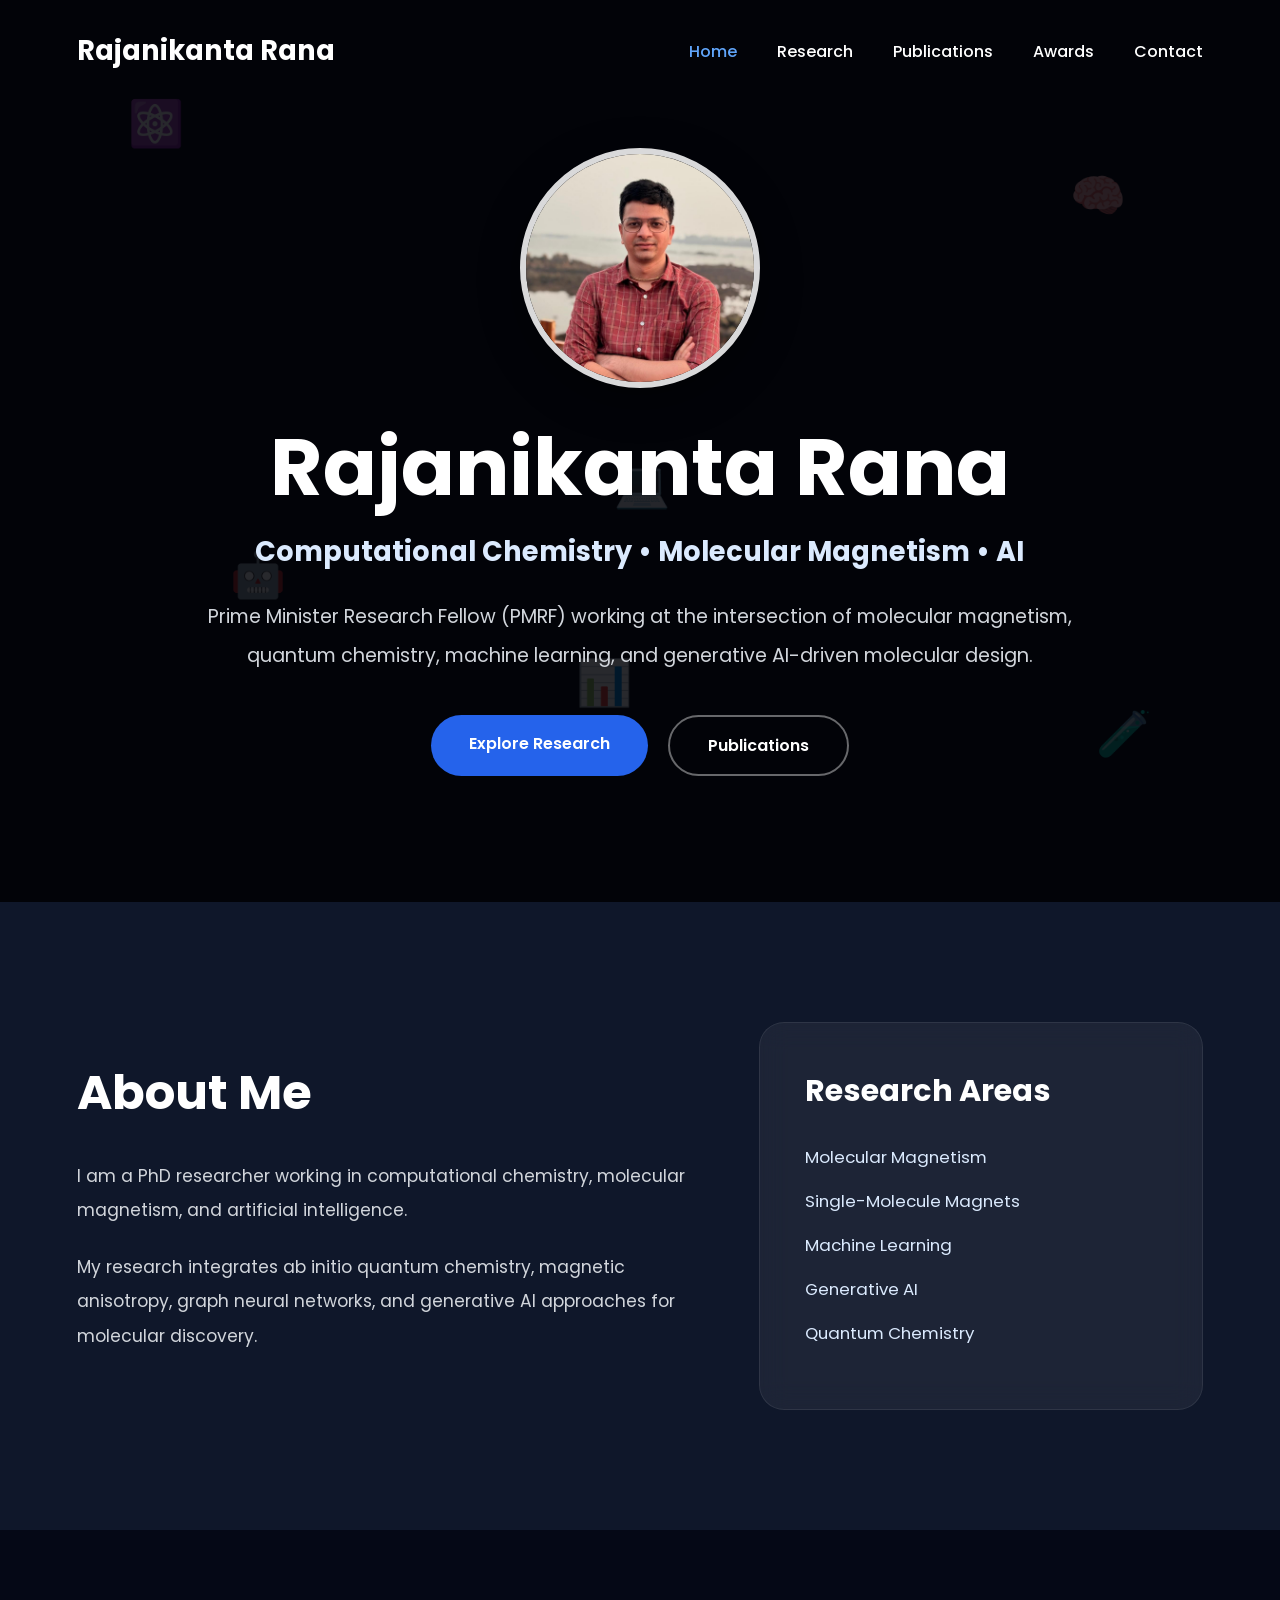
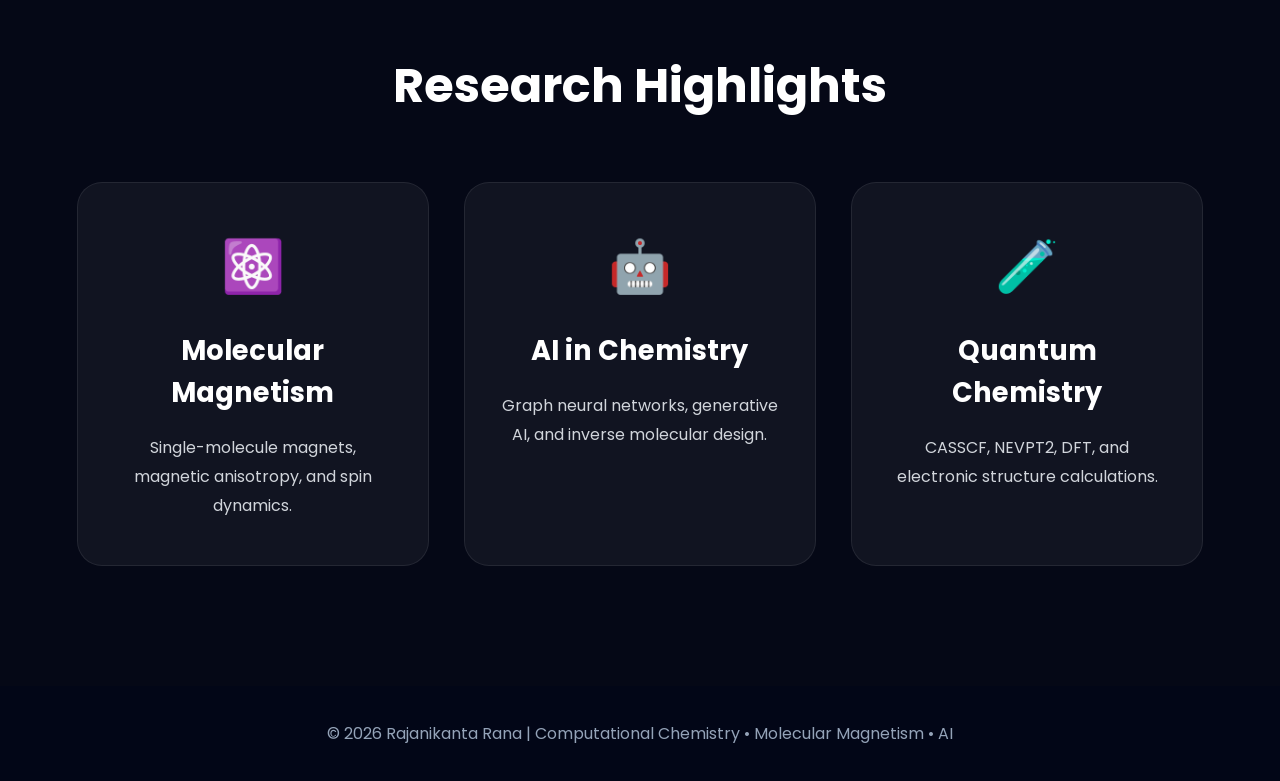
==== index.html @ 8ae01145 "fixed homepage background and profile" ====
<!DOCTYPE html>
<html lang="en">

<head>

    <meta charset="UTF-8">

    <meta name="viewport"
          content="width=device-width, initial-scale=1.0">

    <title>

        Rajanikanta Rana

    </title>

    <!-- FONT -->

    <link rel="preconnect"
          href="https://fonts.googleapis.com">

    <link rel="preconnect"
          href="https://fonts.gstatic.com"
          crossorigin>

    <link href="https://fonts.googleapis.com/css2?family=Poppins:wght@300;400;500;600;700&display=swap"
          rel="stylesheet">

    <!-- CSS -->

    <link rel="stylesheet"
          href="style.css">

</head>

<body>

<!-- ===================================== -->
<!-- HERO SECTION -->
<!-- ===================================== -->

<section class="hero">

    <!-- BACKGROUND IMAGE -->

    <div class="hero-bg"></div>

    <!-- DARK OVERLAY -->

    <div class="hero-overlay"></div>

    <!-- FLOATING ICONS -->

    <div class="floating-icons">

        <span>⚛️</span>
        <span>🧠</span>
        <span>🤖</span>
        <span>🧪</span>
        <span>💻</span>
        <span>📊</span>

    </div>

    <!-- NAVBAR -->

    <nav>

        <div class="logo">

            Rajanikanta Rana

        </div>

        <ul>

            <li>
                <a href="index.html"
                   class="active">
                    Home
                </a>
            </li>

            <li>
                <a href="research.html">
                    Research
                </a>
            </li>

            <li>
                <a href="publications.html">
                    Publications
                </a>
            </li>

            <li>
                <a href="awards.html">
                    Awards
                </a>
            </li>

            <li>
                <a href="contact.html">
                    Contact
                </a>
            </li>

        </ul>

    </nav>

    <!-- HERO CONTENT -->

    <div class="hero-content">

        <img src="profile.jpg"
             alt="Rajanikanta Rana"
             class="hero-profile">

        <h1>

            Rajanikanta Rana

        </h1>

        <h2>

            Computational Chemistry • Molecular Magnetism • AI

        </h2>

        <p>

            Prime Minister Research Fellow (PMRF)
            working at the intersection of
            molecular magnetism,
            quantum chemistry,
            machine learning,
            and generative AI-driven molecular design.

        </p>

        <div class="hero-buttons">

            <a href="research.html"
               class="btn">

                Explore Research

            </a>

            <a href="publications.html"
               class="btn secondary-btn">

                Publications

            </a>

        </div>

    </div>

</section>

    <!-- ===================================== -->
    <!-- ABOUT -->
    <!-- ===================================== -->

    <section class="about-section">

        <div class="container">

            <div class="about-grid">

                <div class="about-text">

                    <h2>

                        About Me

                    </h2>

                    <p>

                        I am a PhD researcher working in
                        computational chemistry,
                        molecular magnetism,
                        and artificial intelligence.

                    </p>

                    <p>

                        My research integrates
                        ab initio quantum chemistry,
                        magnetic anisotropy,
                        graph neural networks,
                        and generative AI approaches
                        for molecular discovery.

                    </p>

                </div>

                <div class="glass-card">

                    <h3>

                        Research Areas

                    </h3>

                    <ul>

                        <li>Molecular Magnetism</li>

                        <li>Single-Molecule Magnets</li>

                        <li>Machine Learning</li>

                        <li>Generative AI</li>

                        <li>Quantum Chemistry</li>

                    </ul>

                </div>

            </div>

        </div>

    </section>

    <!-- ===================================== -->
    <!-- RESEARCH HIGHLIGHTS -->
    <!-- ===================================== -->

    <section class="highlight-section">

        <div class="container">

            <h2>

                Research Highlights

            </h2>

            <div class="highlight-grid">

                <div class="highlight-card">

                    <div class="icon">

                        ⚛️

                    </div>

                    <h3>

                        Molecular Magnetism

                    </h3>

                    <p>

                        Single-molecule magnets,
                        magnetic anisotropy,
                        and spin dynamics.

                    </p>

                </div>

                <div class="highlight-card">

                    <div class="icon">

                        🤖

                    </div>

                    <h3>

                        AI in Chemistry

                    </h3>

                    <p>

                        Graph neural networks,
                        generative AI,
                        and inverse molecular design.

                    </p>

                </div>

                <div class="highlight-card">

                    <div class="icon">

                        🧪

                    </div>

                    <h3>

                        Quantum Chemistry

                    </h3>

                    <p>

                        CASSCF,
                        NEVPT2,
                        DFT,
                        and electronic structure calculations.

                    </p>

                </div>

            </div>

        </div>

    </section>

    <!-- ===================================== -->
    <!-- FOOTER -->
    <!-- ===================================== -->

    <footer>

        © 2026 Rajanikanta Rana |
        Computational Chemistry • Molecular Magnetism • AI

    </footer>

</body>

</html>
---- style.css ----
*{
    margin:0;
    padding:0;
    box-sizing:border-box;
}

body{

    font-family:'Poppins', sans-serif;

    background:#050816;

    color:white;

    overflow-x:hidden;
}

/* ===================================== */
/* CONTAINER */
/* ===================================== */

.container{

    width:88%;

    max-width:1400px;

    margin:auto;
}

/* ===================================== */
/* HERO */
/* ===================================== */

.hero{

    position:relative;

    min-height:100vh;

    overflow:hidden;

    padding-bottom:80px;
}

/* ===================================== */
/* BACKGROUND */
/* ===================================== */

.animated-bg{

    position:absolute;

    width:100%;

    height:100%;

    overflow:hidden;

    z-index:1;
}

.blob{

    position:absolute;

    border-radius:50%;

    filter:blur(120px);

    opacity:0.45;

    animation:move 15s infinite alternate;
}

.blob1{

    width:600px;
    height:600px;

    background:#2563eb;

    top:-200px;
    left:-100px;
}

.blob2{

    width:600px;
    height:600px;

    background:#9333ea;

    bottom:-250px;
    right:-100px;
}

.blob3{

    width:500px;
    height:500px;

    background:#06b6d4;

    top:35%;
    left:40%;
}

@keyframes move{

    from{
        transform:translate(0,0);
    }

    to{
        transform:translate(100px,-60px);
    }
}

/* ===================================== */
/* FLOATING ICONS */
/* ===================================== */

.floating-icons span{

    position:absolute;

    font-size:2.8rem;

    opacity:0.12;

    animation:float 8s infinite ease-in-out;

    z-index:2;
}

.floating-icons span:nth-child(1){
    top:10%;
    left:10%;
}

.floating-icons span:nth-child(2){
    top:20%;
    right:15%;
}

.floating-icons span:nth-child(3){
    top:60%;
    left:15%;
}

.floating-icons span:nth-child(4){
    bottom:15%;
    right:10%;
}

.floating-icons span:nth-child(5){
    top:45%;
    right:35%;
}

.floating-icons span:nth-child(6){
    bottom:25%;
    left:45%;
}

@keyframes float{

    0%{
        transform:translateY(0px);
    }

    50%{
        transform:translateY(-20px);
    }

    100%{
        transform:translateY(0px);
    }
}

/* ===================================== */
/* NAVBAR */
/* ===================================== */

nav{

    position:relative;

    z-index:10;

    width:88%;

    max-width:1400px;

    margin:auto;

    padding:30px 0;

    display:flex;

    justify-content:space-between;

    align-items:center;
}

.logo{

    font-size:1.7rem;

    font-weight:700;
}

nav ul{

    display:flex;

    list-style:none;

    gap:40px;
}

nav a{

    color:white;

    text-decoration:none;

    font-weight:500;

    transition:0.3s;
}

nav a:hover,
nav a.active{

    color:#60a5fa;
}

/* ===================================== */
/* HERO CONTENT */
/* ===================================== */

.hero-content{

    position:relative;

    z-index:10;

    width:88%;

    max-width:1400px;

    margin:auto;

    min-height:80vh;

    display:flex;

    flex-direction:column;

    justify-content:center;

    align-items:center;

    text-align:center;

    padding:40px 20px;
}

.hero-profile{

    width:220px;

    height:220px;

    object-fit:cover;

    border-radius:50%;

    border:5px solid rgba(
        255,
        255,
        255,
        0.25
    );

    margin-bottom:35px;

    box-shadow:0 8px 40px rgba(
        0,
        0,
        0,
        0.4
    );
}

.hero-content h1{

    font-size:5rem;

    margin-bottom:20px;

    line-height:1.1;
}

.hero-content h2{

    font-size:1.7rem;

    color:#dbeafe;

    margin-bottom:25px;
}

.hero-content p{

    max-width:950px;

    font-size:1.2rem;

    line-height:2;

    color:#d1d5db;

    margin-bottom:40px;
}

/* ===================================== */
/* BUTTONS */
/* ===================================== */

.hero-buttons{

    display:flex;

    gap:20px;

    flex-wrap:wrap;

    justify-content:center;
}

.btn{

    background:#2563eb;

    color:white;

    padding:16px 38px;

    border-radius:50px;

    text-decoration:none;

    font-weight:600;

    transition:0.3s;
}

.btn:hover{

    transform:translateY(-4px);

    background:#1d4ed8;
}

.secondary-btn{

    background:transparent;

    border:2px solid rgba(
        255,
        255,
        255,
        0.4
    );
}

.secondary-btn:hover{

    background:white;

    color:#111827;
}

/* ===================================== */
/* ABOUT */
/* ===================================== */

.about-section{

    padding:120px 0;

    background:#0f172a;
}

.about-grid{

    display:grid;

    grid-template-columns:1.4fr 1fr;

    gap:60px;

    align-items:center;
}

.about-text h2,
.highlight-section h2{

    font-size:3rem;

    margin-bottom:30px;
}

.about-text p{

    margin-bottom:22px;

    line-height:2;

    color:#d1d5db;

    font-size:1.08rem;
}

/* ===================================== */
/* GLASS CARD */
/* ===================================== */

.glass-card{

    background:rgba(
        255,
        255,
        255,
        0.06
    );

    border:1px solid rgba(
        255,
        255,
        255,
        0.08
    );

    backdrop-filter:blur(14px);

    padding:45px;

    border-radius:25px;
}

.glass-card h3{

    margin-bottom:30px;

    font-size:1.9rem;
}

.glass-card ul{

    list-style:none;
}

.glass-card li{

    margin-bottom:18px;

    color:#dbeafe;

    font-size:1.05rem;
}

/* ===================================== */
/* HIGHLIGHTS */
/* ===================================== */

.highlight-section{

    padding:120px 0;

    background:#050816;

    text-align:center;
}

.highlight-grid{

    display:grid;

    grid-template-columns:
        repeat(auto-fit,minmax(300px,1fr));

    gap:35px;

    margin-top:60px;
}

.highlight-card{

    background:rgba(
        255,
        255,
        255,
        0.05
    );

    border:1px solid rgba(
        255,
        255,
        255,
        0.08
    );

    padding:45px 35px;

    border-radius:25px;

    transition:0.3s;
}

.highlight-card:hover{

    transform:translateY(-8px);
}

.icon{

    font-size:3.2rem;

    margin-bottom:25px;
}

.highlight-card h3{

    font-size:1.7rem;

    margin-bottom:20px;
}

.highlight-card p{

    color:#d1d5db;

    line-height:1.8;
}

/* ===================================== */
/* FOOTER */
/* ===================================== */

footer{

    background:#020617;

    text-align:center;

    padding:35px;

    color:#94a3b8;
}

/* ===================================== */
/* RESPONSIVE */
/* ===================================== */

@media(max-width:900px){

    nav{

        flex-direction:column;

        gap:20px;
    }

    nav ul{

        flex-wrap:wrap;

        justify-content:center;

        gap:20px;
    }

    .hero-content h1{

        font-size:3rem;
    }

    .hero-content h2{

        font-size:1.2rem;
    }

    .hero-profile{

        width:170px;
        height:170px;
    }

    .about-grid{

        grid-template-columns:1fr;
    }

}
/* ===================================== */
/* HERO BACKGROUND IMAGE */
/* ===================================== */

.hero{

    position:relative;

    min-height:100vh;

    overflow:hidden;
}

.hero-bg{

    position:absolute;

    top:0;

    left:0;

    width:100%;

    height:100%;

    background-image:url('background.gif');

    background-size:cover;

    background-position:center;

    background-repeat:no-repeat;

    z-index:1;

    animation:bgZoom 20s infinite alternate ease-in-out;
}

/* ===================================== */
/* DARK OVERLAY */
/* ===================================== */

.hero-overlay{

    position:absolute;

    top:0;

    left:0;

    width:100%;

    height:100%;

    background:rgba(
        0,
        0,
        0,
        0.65
    );

    z-index:2;
}

/* ===================================== */
/* FLOATING ICONS */
/* ===================================== */

.floating-icons{

    position:absolute;

    width:100%;

    height:100%;

    top:0;

    left:0;

    z-index:3;

    pointer-events:none;
}

.floating-icons span{

    position:absolute;

    font-size:2.8rem;

    opacity:0.15;

    animation:float 8s infinite ease-in-out;
}

.floating-icons span:nth-child(1){

    top:10%;
    left:10%;
}

.floating-icons span:nth-child(2){

    top:18%;
    right:12%;
}

.floating-icons span:nth-child(3){

    bottom:22%;
    left:18%;
}

.floating-icons span:nth-child(4){

    bottom:15%;
    right:10%;
}

.floating-icons span:nth-child(5){

    top:50%;
    left:48%;
}

.floating-icons span:nth-child(6){

    top:72%;
    right:32%;
}

/* ===================================== */
/* HERO CONTENT */
/* ===================================== */

.hero-content{

    position:relative;

    z-index:10;
}

/* ===================================== */
/* PROFILE IMAGE */
/* ===================================== */

.hero-profile{

    width:240px;

    height:240px;

    object-fit:cover;

    border-radius:50%;

    border:6px solid rgba(
        255,
        255,
        255,
        0.85
    );

    margin-bottom:35px;

    box-shadow:0 12px 40px rgba(
        0,
        0,
        0,
        0.45
    );

    animation:profileFloat 4s infinite ease-in-out;
}

/* ===================================== */
/* ANIMATIONS */
/* ===================================== */

@keyframes bgZoom{

    from{

        transform:scale(1);
    }

    to{

        transform:scale(1.08);
    }
}

@keyframes float{

    0%{
        transform:translateY(0px);
    }

    50%{
        transform:translateY(-18px);
    }

    100%{
        transform:translateY(0px);
    }
}

@keyframes profileFloat{

    0%{
        transform:translateY(0px);
    }

    50%{
        transform:translateY(-10px);
    }

    100%{
        transform:translateY(0px);
    }
}
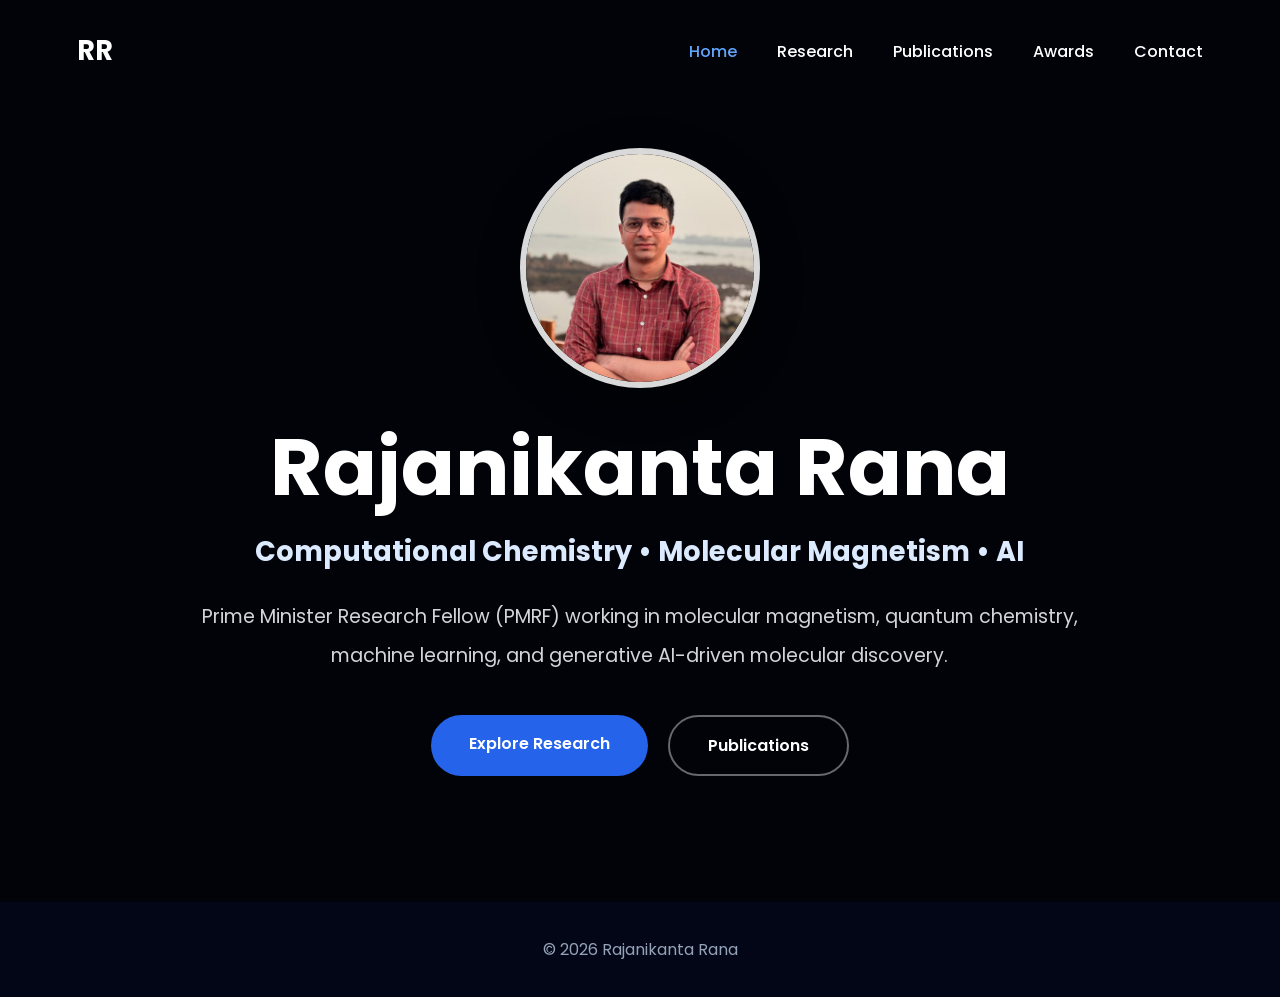
==== commit ca45f5f9: "made all pages uniform" ====
--- a/index.html
+++ b/index.html
@@ -3,64 +3,30 @@
 
 <head>
 
-    <meta charset="UTF-8">
+<meta charset="UTF-8">
 
-    <meta name="viewport"
-          content="width=device-width, initial-scale=1.0">
+<meta name="viewport"
+      content="width=device-width, initial-scale=1.0">
 
-    <title>
+<title>
+    Rajanikanta Rana
+</title>
 
-        Rajanikanta Rana
+<link rel="stylesheet"
+      href="style.css">
 
-    </title>
-
-    <!-- FONT -->
-
-    <link rel="preconnect"
-          href="https://fonts.googleapis.com">
-
-    <link rel="preconnect"
-          href="https://fonts.gstatic.com"
-          crossorigin>
-
-    <link href="https://fonts.googleapis.com/css2?family=Poppins:wght@300;400;500;600;700&display=swap"
-          rel="stylesheet">
-
-    <!-- CSS -->
-
-    <link rel="stylesheet"
-          href="style.css">
+<link href="https://fonts.googleapis.com/css2?family=Poppins:wght@300;400;500;600;700&display=swap"
+      rel="stylesheet">
 
 </head>
 
 <body>
 
-<!-- ===================================== -->
-<!-- HERO SECTION -->
-<!-- ===================================== -->
-
 <section class="hero">
-
-    <!-- BACKGROUND IMAGE -->
 
     <div class="hero-bg"></div>
 
-    <!-- DARK OVERLAY -->
-
     <div class="hero-overlay"></div>
-
-    <!-- FLOATING ICONS -->
-
-    <div class="floating-icons">
-
-        <span>⚛️</span>
-        <span>🧠</span>
-        <span>🤖</span>
-        <span>🧪</span>
-        <span>💻</span>
-        <span>📊</span>
-
-    </div>
 
     <!-- NAVBAR -->
 
@@ -68,7 +34,7 @@
 
         <div class="logo">
 
-            Rajanikanta Rana
+            RR
 
         </div>
 
@@ -114,7 +80,6 @@
     <div class="hero-content">
 
         <img src="profile.jpg"
-             alt="Rajanikanta Rana"
              class="hero-profile">
 
         <h1>
@@ -132,11 +97,10 @@
         <p>
 
             Prime Minister Research Fellow (PMRF)
-            working at the intersection of
-            molecular magnetism,
+            working in molecular magnetism,
             quantum chemistry,
             machine learning,
-            and generative AI-driven molecular design.
+            and generative AI-driven molecular discovery.
 
         </p>
 
@@ -162,181 +126,11 @@
 
 </section>
 
-    <!-- ===================================== -->
-    <!-- ABOUT -->
-    <!-- ===================================== -->
+<footer>
 
-    <section class="about-section">
+    © 2026 Rajanikanta Rana
 
-        <div class="container">
-
-            <div class="about-grid">
-
-                <div class="about-text">
-
-                    <h2>
-
-                        About Me
-
-                    </h2>
-
-                    <p>
-
-                        I am a PhD researcher working in
-                        computational chemistry,
-                        molecular magnetism,
-                        and artificial intelligence.
-
-                    </p>
-
-                    <p>
-
-                        My research integrates
-                        ab initio quantum chemistry,
-                        magnetic anisotropy,
-                        graph neural networks,
-                        and generative AI approaches
-                        for molecular discovery.
-
-                    </p>
-
-                </div>
-
-                <div class="glass-card">
-
-                    <h3>
-
-                        Research Areas
-
-                    </h3>
-
-                    <ul>
-
-                        <li>Molecular Magnetism</li>
-
-                        <li>Single-Molecule Magnets</li>
-
-                        <li>Machine Learning</li>
-
-                        <li>Generative AI</li>
-
-                        <li>Quantum Chemistry</li>
-
-                    </ul>
-
-                </div>
-
-            </div>
-
-        </div>
-
-    </section>
-
-    <!-- ===================================== -->
-    <!-- RESEARCH HIGHLIGHTS -->
-    <!-- ===================================== -->
-
-    <section class="highlight-section">
-
-        <div class="container">
-
-            <h2>
-
-                Research Highlights
-
-            </h2>
-
-            <div class="highlight-grid">
-
-                <div class="highlight-card">
-
-                    <div class="icon">
-
-                        ⚛️
-
-                    </div>
-
-                    <h3>
-
-                        Molecular Magnetism
-
-                    </h3>
-
-                    <p>
-
-                        Single-molecule magnets,
-                        magnetic anisotropy,
-                        and spin dynamics.
-
-                    </p>
-
-                </div>
-
-                <div class="highlight-card">
-
-                    <div class="icon">
-
-                        🤖
-
-                    </div>
-
-                    <h3>
-
-                        AI in Chemistry
-
-                    </h3>
-
-                    <p>
-
-                        Graph neural networks,
-                        generative AI,
-                        and inverse molecular design.
-
-                    </p>
-
-                </div>
-
-                <div class="highlight-card">
-
-                    <div class="icon">
-
-                        🧪
-
-                    </div>
-
-                    <h3>
-
-                        Quantum Chemistry
-
-                    </h3>
-
-                    <p>
-
-                        CASSCF,
-                        NEVPT2,
-                        DFT,
-                        and electronic structure calculations.
-
-                    </p>
-
-                </div>
-
-            </div>
-
-        </div>
-
-    </section>
-
-    <!-- ===================================== -->
-    <!-- FOOTER -->
-    <!-- ===================================== -->
-
-    <footer>
-
-        © 2026 Rajanikanta Rana |
-        Computational Chemistry • Molecular Magnetism • AI
-
-    </footer>
+</footer>
 
 </body>
 
--- a/style.css
+++ b/style.css
@@ -827,4 +827,95 @@
     100%{
         transform:translateY(0px);
     }
+}
+/* ===================================== */
+/* PAGE BACKGROUND */
+/* ===================================== */
+
+.page-bg{
+
+    position:fixed;
+
+    width:100%;
+
+    height:100%;
+
+    top:0;
+
+    left:0;
+
+    background-image:url('background.gif');
+
+    background-size:cover;
+
+    background-position:center;
+
+    opacity:0.18;
+
+    z-index:-2;
+}
+
+/* ===================================== */
+/* PAGE HEADER */
+/* ===================================== */
+
+.page-header{
+
+    padding:120px 20px 60px;
+
+    text-align:center;
+}
+
+.page-header h1{
+
+    font-size:4rem;
+
+    color:white;
+}
+
+/* ===================================== */
+/* PAGE CARD */
+/* ===================================== */
+
+.page-card{
+
+    background:rgba(
+        255,
+        255,
+        255,
+        0.06
+    );
+
+    border:1px solid rgba(
+        255,
+        255,
+        255,
+        0.08
+    );
+
+    backdrop-filter:blur(12px);
+
+    border-radius:25px;
+
+    padding:45px;
+
+    margin-bottom:35px;
+}
+
+.page-card h2{
+
+    margin-bottom:20px;
+
+    font-size:2rem;
+
+    color:#60a5fa;
+}
+
+.page-card p{
+
+    line-height:2;
+
+    color:#d1d5db;
+
+    font-size:1.08rem;
 }
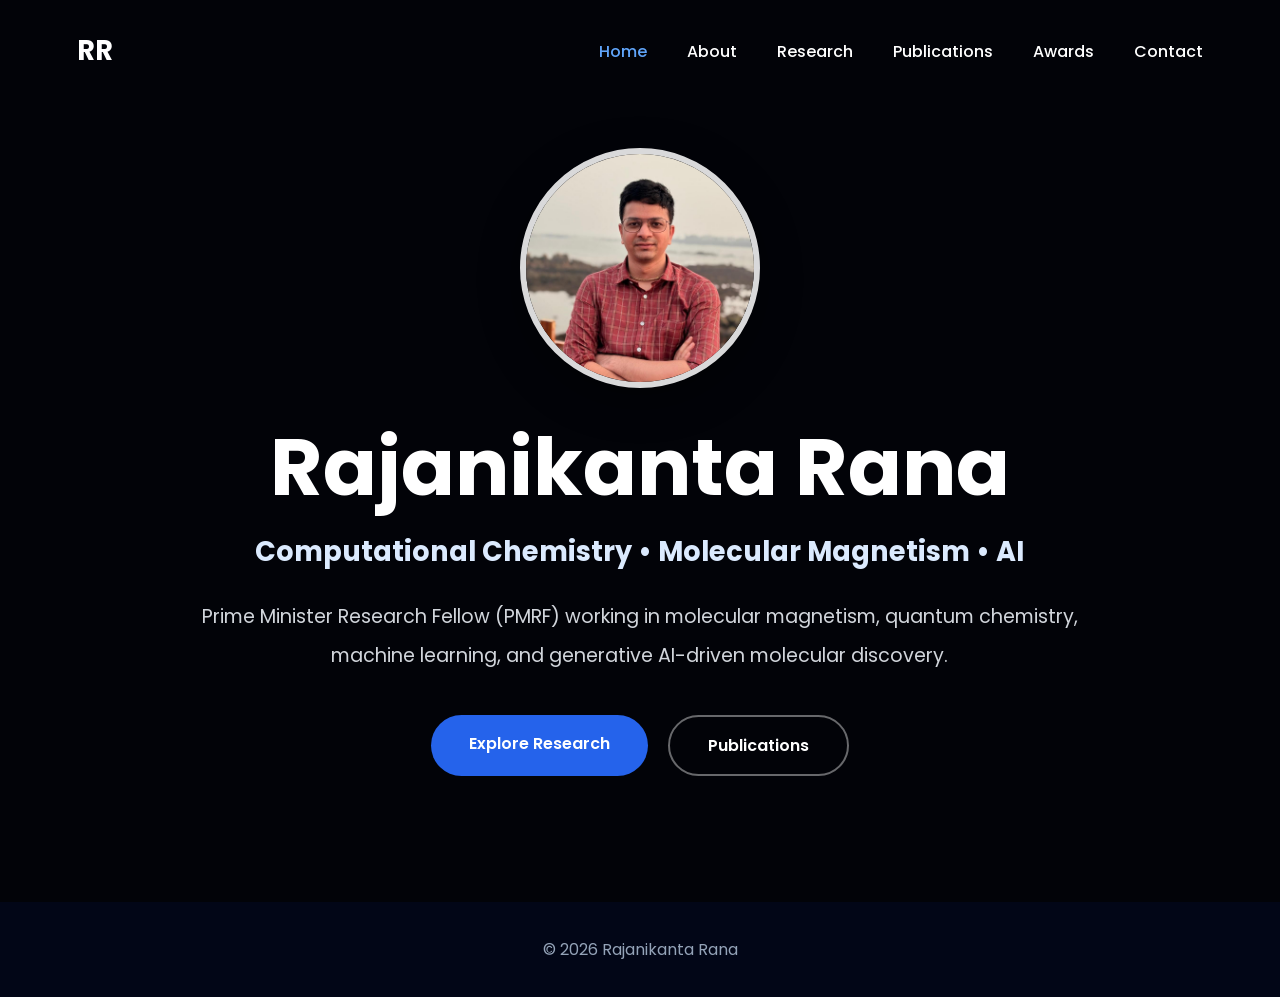
==== commit 4478bec8: "added professional about section" ====
--- a/index.html
+++ b/index.html
@@ -45,6 +45,12 @@
                    class="active">
                     Home
                 </a>
+            </li>
+            
+            <li>
+                <a href="about.html">
+                  About
+               </a>
             </li>
 
             <li>
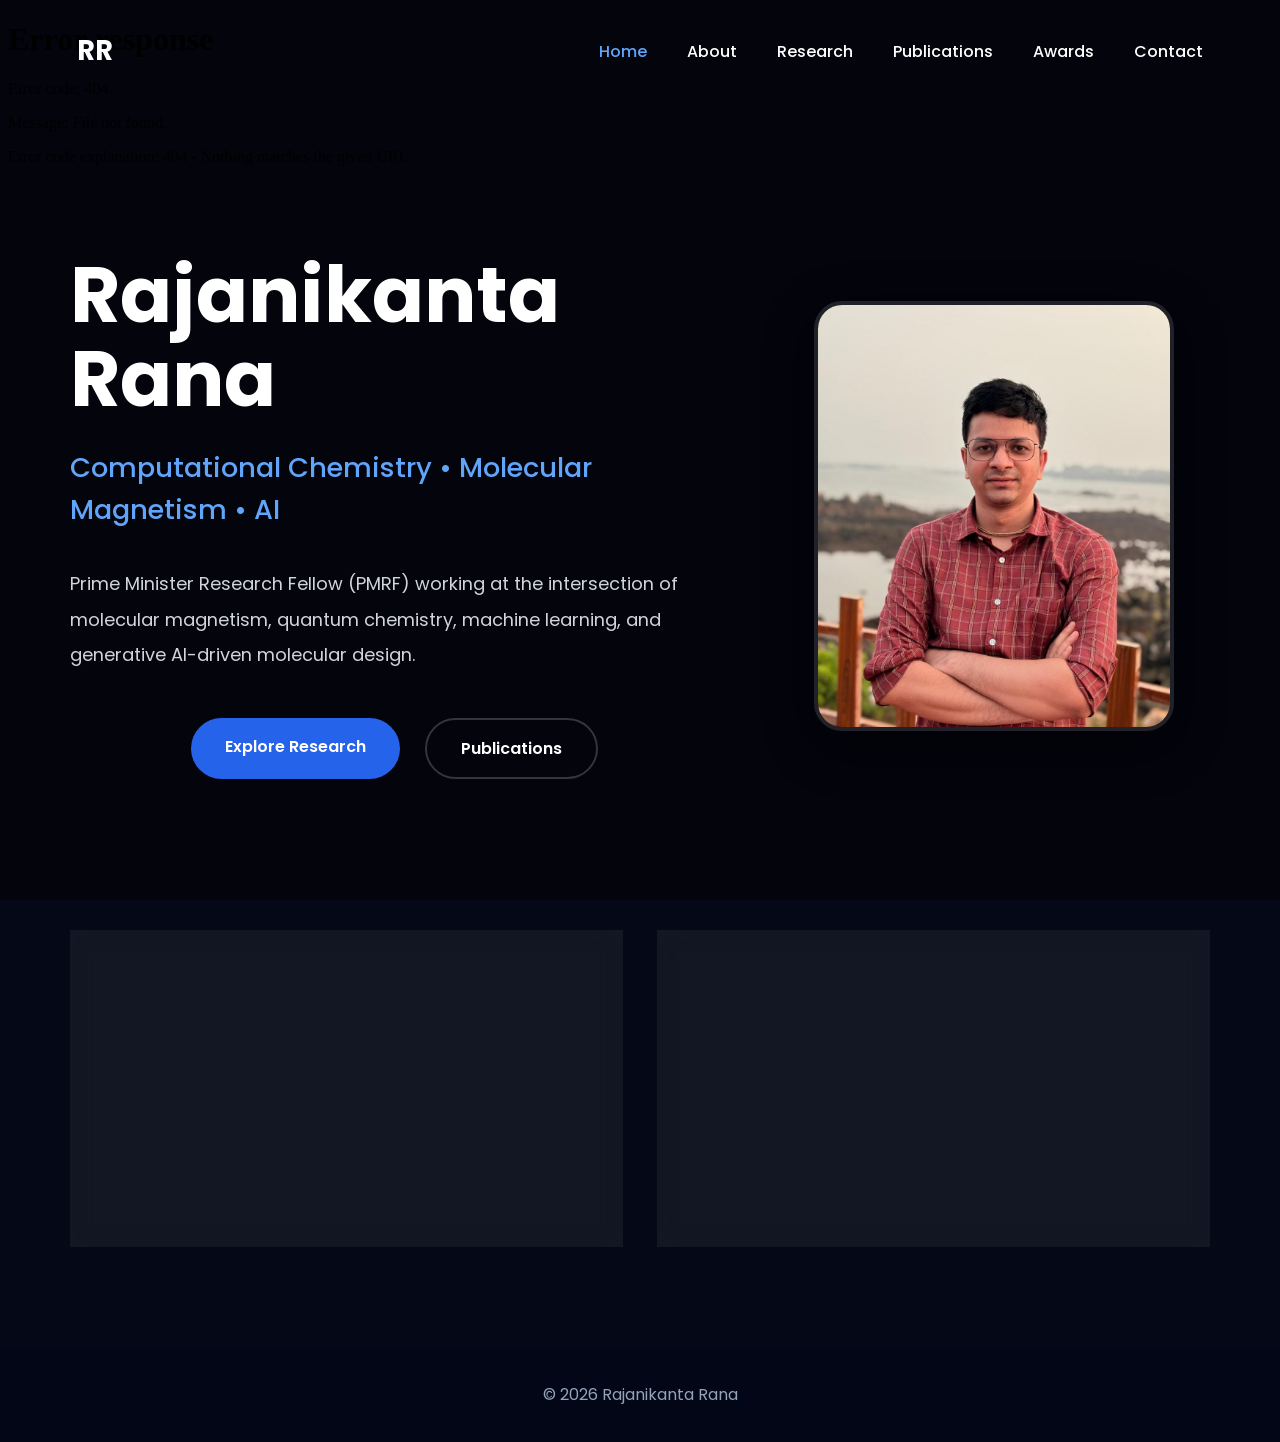
==== commit 6671e0a0: "added animated scientific background" ====
--- a/index.html
+++ b/index.html
@@ -9,7 +9,7 @@
       content="width=device-width, initial-scale=1.0">
 
 <title>
-    Rajanikanta Rana
+Rajanikanta Rana
 </title>
 
 <link rel="stylesheet"
@@ -22,71 +22,84 @@
 
 <body>
 
+<!-- ===================================== -->
+<!-- ANIMATION BACKGROUND -->
+<!-- ===================================== -->
+
+<iframe src="background.html"
+        class="bg-frame">
+</iframe>
+
+<!-- ===================================== -->
+<!-- OVERLAY -->
+<!-- ===================================== -->
+
+<div class="dark-overlay"></div>
+
+<!-- ===================================== -->
+<!-- NAVBAR -->
+<!-- ===================================== -->
+
+<nav>
+
+    <div class="logo">
+
+        RR
+
+    </div>
+
+    <ul>
+
+        <li>
+            <a href="index.html"
+               class="active">
+               Home
+            </a>
+        </li>
+
+        <li>
+            <a href="about.html">
+                About
+            </a>
+        </li>
+
+        <li>
+            <a href="research.html">
+                Research
+            </a>
+        </li>
+
+        <li>
+            <a href="publications.html">
+                Publications
+            </a>
+        </li>
+
+        <li>
+            <a href="awards.html">
+                Awards
+            </a>
+        </li>
+
+        <li>
+            <a href="contact.html">
+                Contact
+            </a>
+        </li>
+
+    </ul>
+
+</nav>
+
+<!-- ===================================== -->
+<!-- HERO SECTION -->
+<!-- ===================================== -->
+
 <section class="hero">
 
-    <div class="hero-bg"></div>
-
-    <div class="hero-overlay"></div>
-
-    <!-- NAVBAR -->
-
-    <nav>
-
-        <div class="logo">
-
-            RR
-
-        </div>
-
-        <ul>
-
-            <li>
-                <a href="index.html"
-                   class="active">
-                    Home
-                </a>
-            </li>
-            
-            <li>
-                <a href="about.html">
-                  About
-               </a>
-            </li>
-
-            <li>
-                <a href="research.html">
-                    Research
-                </a>
-            </li>
-
-            <li>
-                <a href="publications.html">
-                    Publications
-                </a>
-            </li>
-
-            <li>
-                <a href="awards.html">
-                    Awards
-                </a>
-            </li>
-
-            <li>
-                <a href="contact.html">
-                    Contact
-                </a>
-            </li>
-
-        </ul>
-
-    </nav>
-
-    <!-- HERO CONTENT -->
-
-    <div class="hero-content">
-
-        <img src="profile.jpg"
-             class="hero-profile">
+    <!-- LEFT -->
+
+    <div class="hero-left">
 
         <h1>
 
@@ -103,26 +116,27 @@
         <p>
 
             Prime Minister Research Fellow (PMRF)
-            working in molecular magnetism,
+            working at the intersection of
+            molecular magnetism,
             quantum chemistry,
             machine learning,
-            and generative AI-driven molecular discovery.
+            and generative AI-driven molecular design.
 
         </p>
 
         <div class="hero-buttons">
 
             <a href="research.html"
-               class="btn">
-
-                Explore Research
+               class="btn-primary">
+
+               Explore Research
 
             </a>
 
             <a href="publications.html"
-               class="btn secondary-btn">
-
-                Publications
+               class="btn-secondary">
+
+               Publications
 
             </a>
 
@@ -130,8 +144,73 @@
 
     </div>
 
+    <!-- RIGHT -->
+
+    <div class="hero-right">
+
+        <img src="profile.jpg"
+             alt="Rajanikanta Rana"
+             class="hero-image">
+
+    </div>
+
 </section>
 
+<!-- ===================================== -->
+<!-- QUICK SECTION -->
+<!-- ===================================== -->
+
+<section class="quick-section">
+
+    <div class="quick-card">
+
+        <h3>
+
+            Research Areas
+
+        </h3>
+
+        <ul>
+
+            <li>Molecular Magnetism</li>
+
+            <li>Single-Molecule Magnets</li>
+
+            <li>Quantum Chemistry</li>
+
+            <li>Machine Learning</li>
+
+            <li>Generative AI</li>
+
+        </ul>
+
+    </div>
+
+    <div class="quick-card">
+
+        <h3>
+
+            Current Focus
+
+        </h3>
+
+        <p>
+
+            AI-driven inverse molecular design,
+            graph neural networks,
+            magnetic anisotropy prediction,
+            and ab initio electronic structure calculations.
+
+        </p>
+
+    </div>
+
+</section>
+
+<!-- ===================================== -->
+<!-- FOOTER -->
+<!-- ===================================== -->
+
 <footer>
 
     © 2026 Rajanikanta Rana
--- a/style.css
+++ b/style.css
@@ -918,4 +918,835 @@
     color:#d1d5db;
 
     font-size:1.08rem;
+}
+/* ===================================== */
+/* ABOUT GRID */
+/* ===================================== */
+
+.about-grid{
+
+    display:grid;
+
+    grid-template-columns:1.8fr 320px;
+
+    gap:60px;
+
+    align-items:center;
+}
+
+/* ===================================== */
+/* ABOUT TEXT */
+/* ===================================== */
+
+.about-text p{
+
+    font-size:1.02rem;
+
+    line-height:2;
+
+    color:#d1d5db;
+
+    margin-bottom:20px;
+}
+
+/* ===================================== */
+/* ABOUT IMAGE */
+/* ===================================== */
+
+.about-image-wrapper{
+
+    display:flex;
+
+    justify-content:center;
+
+    align-items:center;
+}
+
+.about-image{
+
+    width:300px;
+
+    height:380px;
+
+    object-fit:cover;
+
+    object-position:center;
+
+    border-radius:22px;
+
+    border:4px solid rgba(
+        255,
+        255,
+        255,
+        0.12
+    );
+
+    box-shadow:0 10px 35px rgba(
+        0,
+        0,
+        0,
+        0.35
+    );
+
+    transition:0.3s;
+}
+
+.about-image:hover{
+
+    transform:translateY(-6px);
+}
+
+/* ===================================== */
+/* EDUCATION */
+/* ===================================== */
+
+.edu-block,
+.skill-block{
+
+    margin-bottom:35px;
+}
+
+.edu-block h3,
+.skill-block h3{
+
+    font-size:1.25rem;
+
+    margin-bottom:12px;
+
+    color:#60a5fa;
+}
+
+/* ===================================== */
+/* ABOUT LIST */
+/* ===================================== */
+
+.about-list{
+
+    padding-left:25px;
+
+    margin-top:15px;
+}
+
+.about-list li{
+
+    margin-bottom:14px;
+
+    font-size:1.02rem;
+
+    line-height:1.8;
+
+    color:#d1d5db;
+}
+
+/* ===================================== */
+/* RESPONSIVE */
+/* ===================================== */
+
+@media(max-width:950px){
+
+    .about-grid{
+
+        grid-template-columns:1fr;
+
+        gap:35px;
+    }
+
+    .about-image{
+
+        width:240px;
+
+        height:300px;
+    }
+
+}
+/* ===================================== */
+/* PUBLICATIONS */
+/* ===================================== */
+
+.pub-year{
+
+    text-align:center;
+
+    font-size:3rem;
+
+    color:#60a5fa;
+
+    margin:70px 0 40px;
+}
+
+/* ===================================== */
+/* PUBLICATION CARD */
+/* ===================================== */
+
+.publication-card{
+
+    background:rgba(
+        255,
+        255,
+        255,
+        0.06
+    );
+
+    border:1px solid rgba(
+        255,
+        255,
+        255,
+        0.08
+    );
+
+    backdrop-filter:blur(12px);
+
+    border-radius:28px;
+
+    padding:35px 40px;
+
+    margin-bottom:40px;
+
+    transition:0.3s;
+}
+
+.publication-card:hover{
+
+    transform:translateY(-5px);
+}
+
+/* ===================================== */
+/* GRID */
+/* ===================================== */
+
+.publication-grid{
+
+    display:grid;
+
+    grid-template-columns:1.8fr 260px;
+
+    gap:40px;
+
+    align-items:center;
+}
+
+/* ===================================== */
+/* TITLE */
+/* ===================================== */
+
+.publication-title{
+
+    font-size:1.65rem;
+
+    font-weight:600;
+
+    line-height:1.6;
+
+    color:#93c5fd;
+
+    margin-bottom:18px;
+}
+
+/* ===================================== */
+/* AUTHORS */
+/* ===================================== */
+
+.publication-authors{
+
+    font-size:1.12rem;
+
+    line-height:1.9;
+
+    color:#f9fafb;
+
+    margin-bottom:15px;
+}
+
+/* ===================================== */
+/* JOURNAL */
+/* ===================================== */
+
+.publication-journal{
+
+    font-size:1.1rem;
+
+    color:#facc15;
+
+    font-style:italic;
+
+    margin-bottom:28px;
+}
+
+/* ===================================== */
+/* PAPER LINK */
+/* ===================================== */
+
+.paper-link{
+
+    display:inline-block;
+
+    padding:13px 28px;
+
+    border-radius:40px;
+
+    background:#2563eb;
+
+    color:white;
+
+    text-decoration:none;
+
+    font-weight:500;
+
+    transition:0.3s;
+}
+
+.paper-link:hover{
+
+    background:#1d4ed8;
+
+    transform:translateY(-3px);
+}
+
+/* ===================================== */
+/* IMAGE */
+/* ===================================== */
+
+.publication-right{
+
+    display:flex;
+
+    justify-content:center;
+
+    align-items:center;
+}
+
+.publication-image{
+
+    width:240px;
+
+    height:300px;
+
+    object-fit:contain;
+
+    background:white;
+
+    border-radius:18px;
+
+    padding:10px;
+
+    box-shadow:0 10px 30px rgba(
+        0,
+        0,
+        0,
+        0.35
+    );
+
+    transition:0.3s;
+}
+
+.publication-image:hover{
+
+    transform:scale(1.03);
+}
+
+/* ===================================== */
+/* RESPONSIVE */
+/* ===================================== */
+
+@media(max-width:950px){
+
+    .publication-grid{
+
+        grid-template-columns:1fr;
+
+        text-align:center;
+    }
+
+    .publication-title{
+
+        font-size:1.3rem;
+    }
+
+    .publication-authors{
+
+        font-size:1rem;
+    }
+
+    .publication-journal{
+
+        font-size:1rem;
+    }
+
+    .publication-image{
+
+        width:200px;
+
+        height:250px;
+    }
+
+}
+/* ===================================== */
+/* CONTACT CARD */
+/* ===================================== */
+
+.contact-card{
+
+    background:rgba(
+        255,
+        255,
+        255,
+        0.06
+    );
+
+    border:1px solid rgba(
+        255,
+        255,
+        255,
+        0.08
+    );
+
+    backdrop-filter:blur(12px);
+
+    border-radius:28px;
+
+    padding:50px;
+
+    margin-bottom:60px;
+}
+
+/* ===================================== */
+/* CONTACT TITLE */
+/* ===================================== */
+
+.contact-card h2{
+
+    font-size:2.2rem;
+
+    color:#60a5fa;
+
+    margin-bottom:25px;
+}
+
+/* ===================================== */
+/* CONTACT TEXT */
+/* ===================================== */
+
+.contact-text{
+
+    font-size:1.05rem;
+
+    line-height:2;
+
+    color:#d1d5db;
+
+    margin-bottom:45px;
+}
+
+/* ===================================== */
+/* CONTACT ITEM */
+/* ===================================== */
+
+.contact-item{
+
+    display:flex;
+
+    align-items:flex-start;
+
+    gap:25px;
+
+    margin-bottom:35px;
+}
+
+/* ===================================== */
+/* ICONS */
+/* ===================================== */
+
+.contact-item i{
+
+    font-size:2rem;
+
+    color:#60a5fa;
+
+    margin-top:5px;
+
+    min-width:40px;
+}
+
+/* ===================================== */
+/* CONTACT HEADINGS */
+/* ===================================== */
+
+.contact-item h3{
+
+    font-size:1.25rem;
+
+    margin-bottom:8px;
+
+    color:white;
+}
+
+/* ===================================== */
+/* LINKS */
+/* ===================================== */
+
+.contact-item a{
+
+    color:#d1d5db;
+
+    text-decoration:none;
+
+    font-size:1.02rem;
+
+    line-height:1.8;
+
+    transition:0.3s;
+}
+
+.contact-item a:hover{
+
+    color:#60a5fa;
+}
+
+/* ===================================== */
+/* RESPONSIVE */
+/* ===================================== */
+
+@media(max-width:768px){
+
+    .contact-card{
+
+        padding:35px 25px;
+    }
+
+    .contact-item{
+
+        gap:18px;
+    }
+
+    .contact-item i{
+
+        font-size:1.5rem;
+    }
+
+}
+/* ===================================== */
+/* BACKGROUND FRAME */
+/* ===================================== */
+
+.bg-frame{
+
+    position:fixed;
+
+    top:0;
+
+    left:0;
+
+    width:100%;
+
+    height:100%;
+
+    border:none;
+
+    z-index:-3;
+}
+
+/* ===================================== */
+/* DARK OVERLAY */
+/* ===================================== */
+
+.dark-overlay{
+
+    position:fixed;
+
+    top:0;
+
+    left:0;
+
+    width:100%;
+
+    height:100%;
+
+    background:rgba(
+        0,
+        0,
+        0,
+        0.45
+    );
+
+    z-index:-2;
+}
+
+/* ===================================== */
+/* HERO */
+/* ===================================== */
+
+.hero{
+
+    min-height:92vh;
+
+    display:grid;
+
+    grid-template-columns:1.5fr 1fr;
+
+    align-items:center;
+
+    gap:60px;
+
+    max-width:1400px;
+
+    margin:auto;
+
+    padding:120px 70px;
+}
+
+/* ===================================== */
+/* HERO TEXT */
+/* ===================================== */
+
+.hero-left h1{
+
+    font-size:4.8rem;
+
+    color:white;
+
+    line-height:1.1;
+
+    margin-bottom:25px;
+}
+
+.hero-left h2{
+
+    font-size:1.7rem;
+
+    color:#60a5fa;
+
+    margin-bottom:35px;
+
+    font-weight:500;
+}
+
+.hero-left p{
+
+    font-size:1.12rem;
+
+    line-height:2;
+
+    color:#d1d5db;
+
+    max-width:780px;
+
+    margin-bottom:45px;
+}
+
+/* ===================================== */
+/* BUTTONS */
+/* ===================================== */
+
+.hero-buttons{
+
+    display:flex;
+
+    gap:25px;
+
+    flex-wrap:wrap;
+}
+
+.btn-primary,
+.btn-secondary{
+
+    padding:16px 34px;
+
+    border-radius:50px;
+
+    text-decoration:none;
+
+    font-weight:600;
+
+    transition:0.3s;
+}
+
+.btn-primary{
+
+    background:#2563eb;
+
+    color:white;
+}
+
+.btn-primary:hover{
+
+    background:#1d4ed8;
+
+    transform:translateY(-4px);
+}
+
+.btn-secondary{
+
+    border:2px solid rgba(
+        255,
+        255,
+        255,
+        0.2
+    );
+
+    color:white;
+}
+
+.btn-secondary:hover{
+
+    background:rgba(
+        255,
+        255,
+        255,
+        0.08
+    );
+
+    transform:translateY(-4px);
+}
+
+/* ===================================== */
+/* HERO IMAGE */
+/* ===================================== */
+
+.hero-right{
+
+    display:flex;
+
+    justify-content:center;
+}
+
+.hero-image{
+
+    width:360px;
+
+    height:430px;
+
+    object-fit:cover;
+
+    border-radius:28px;
+
+    border:4px solid rgba(
+        255,
+        255,
+        255,
+        0.12
+    );
+
+    box-shadow:0 15px 50px rgba(
+        0,
+        0,
+        0,
+        0.45
+    );
+}
+
+/* ===================================== */
+/* QUICK SECTION */
+/* ===================================== */
+
+.quick-section{
+
+    max-width:1400px;
+
+    margin:auto;
+
+    padding:0 70px 100px;
+
+    display:grid;
+
+    grid-template-columns:1fr 1fr;
+
+    gap:35px;
+}
+
+.quick-card{
+
+    background:rgba(
+        255,
+        255,
+        255,
+        0.06
+    );
+
+    border:1px solid rgba(
+        255,
+        255,
+        255,
+        0.08
+    );
+
+    backdrop-filter:blur(12px);
+
+    border-radius:28px;
+
+    padding:40px;
+}
+
+.quick-card h3{
+
+    font-size:1.7rem;
+
+    color:#60a5fa;
+
+    margin-bottom:25px;
+}
+
+.quick-card p,
+.quick-card li{
+
+    font-size:1.05rem;
+
+    line-height:2;
+
+    color:#d1d5db;
+}
+
+.quick-card ul{
+
+    padding-left:20px;
+}
+
+/* ===================================== */
+/* RESPONSIVE */
+/* ===================================== */
+
+@media(max-width:1000px){
+
+    .hero{
+
+        grid-template-columns:1fr;
+
+        text-align:center;
+
+        padding:120px 30px 80px;
+    }
+
+    .hero-right{
+
+        order:-1;
+    }
+
+    .hero-left h1{
+
+        font-size:3.5rem;
+    }
+
+    .hero-left h2{
+
+        font-size:1.3rem;
+    }
+
+    .hero-image{
+
+        width:260px;
+
+        height:320px;
+    }
+
+    .hero-buttons{
+
+        justify-content:center;
+    }
+
+    .quick-section{
+
+        grid-template-columns:1fr;
+
+        padding:0 30px 80px;
+    }
+
 }
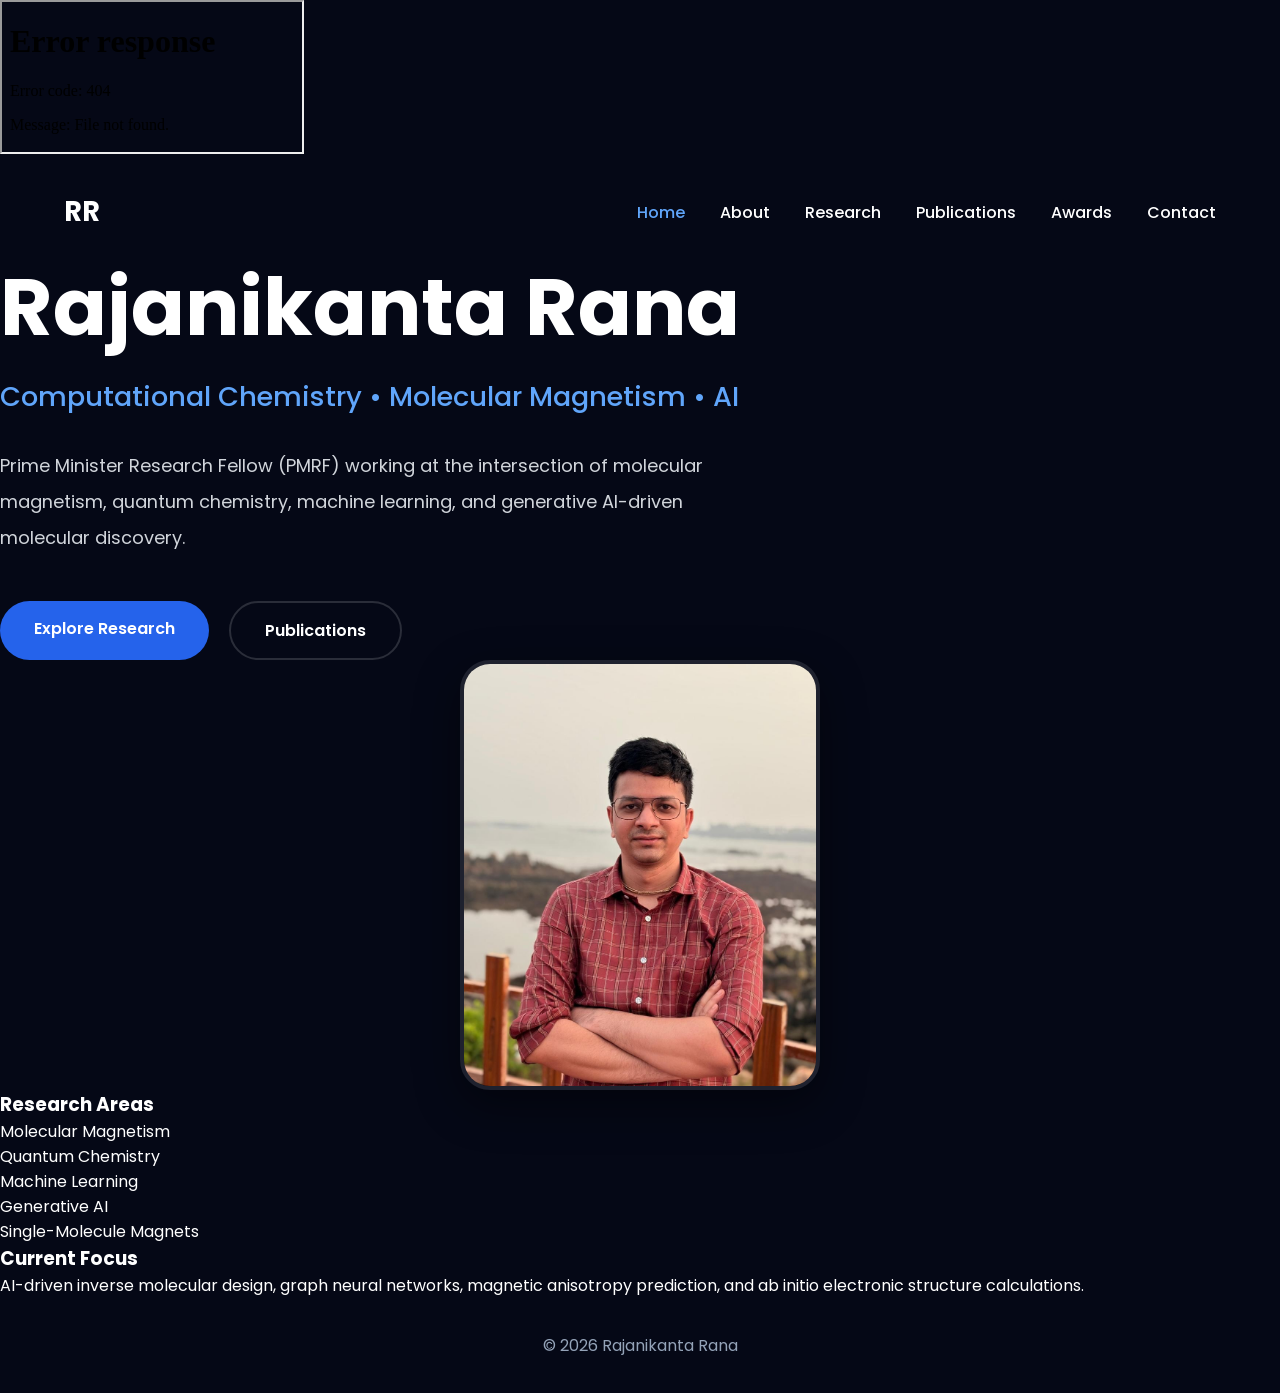
==== commit d4268012: "cleaned complete css" ====
--- a/index.html
+++ b/index.html
@@ -23,18 +23,24 @@
 <body>
 
 <!-- ===================================== -->
-<!-- ANIMATION BACKGROUND -->
-<!-- ===================================== -->
-
-<iframe src="background.html"
-        class="bg-frame">
-</iframe>
-
-<!-- ===================================== -->
-<!-- OVERLAY -->
-<!-- ===================================== -->
-
-<div class="dark-overlay"></div>
+<!-- BACKGROUND -->
+<!-- ===================================== -->
+
+<div class="background-wrapper">
+
+    <iframe src="background.html"
+            class="background-frame">
+    </iframe>
+
+    <div class="background-overlay"></div>
+
+</div>
+
+<!-- ===================================== -->
+<!-- MAIN CONTENT -->
+<!-- ===================================== -->
+
+<div class="main-content">
 
 <!-- ===================================== -->
 <!-- NAVBAR -->
@@ -92,10 +98,10 @@
 </nav>
 
 <!-- ===================================== -->
-<!-- HERO SECTION -->
-<!-- ===================================== -->
-
-<section class="hero">
+<!-- HERO -->
+<!-- ===================================== -->
+
+<section class="hero-section">
 
     <!-- LEFT -->
 
@@ -120,21 +126,21 @@
             molecular magnetism,
             quantum chemistry,
             machine learning,
-            and generative AI-driven molecular design.
+            and generative AI-driven molecular discovery.
 
         </p>
 
         <div class="hero-buttons">
 
             <a href="research.html"
-               class="btn-primary">
+               class="primary-btn">
 
                Explore Research
 
             </a>
 
             <a href="publications.html"
-               class="btn-secondary">
+               class="secondary-btn">
 
                Publications
 
@@ -157,12 +163,12 @@
 </section>
 
 <!-- ===================================== -->
-<!-- QUICK SECTION -->
-<!-- ===================================== -->
-
-<section class="quick-section">
-
-    <div class="quick-card">
+<!-- QUICK INFO -->
+<!-- ===================================== -->
+
+<section class="quick-info">
+
+    <div class="info-card">
 
         <h3>
 
@@ -174,19 +180,19 @@
 
             <li>Molecular Magnetism</li>
 
+            <li>Quantum Chemistry</li>
+
+            <li>Machine Learning</li>
+
+            <li>Generative AI</li>
+
             <li>Single-Molecule Magnets</li>
 
-            <li>Quantum Chemistry</li>
-
-            <li>Machine Learning</li>
-
-            <li>Generative AI</li>
-
         </ul>
 
     </div>
 
-    <div class="quick-card">
+    <div class="info-card">
 
         <h3>
 
@@ -217,6 +223,8 @@
 
 </footer>
 
+</div>
+
 </body>
 
 </html>
--- a/style.css
+++ b/style.css
@@ -6,7 +6,7 @@
 
 body{
 
-    font-family:'Poppins', sans-serif;
+    font-family:'Poppins',sans-serif;
 
     background:#050816;
 
@@ -16,12 +16,37 @@
 }
 
 /* ===================================== */
+/* BACKGROUND */
+/* ===================================== */
+
+.page-bg{
+
+    position:fixed;
+
+    top:0;
+    left:0;
+
+    width:100%;
+    height:100%;
+
+    background-image:url('background.gif');
+
+    background-size:cover;
+
+    background-position:center;
+
+    opacity:0.14;
+
+    z-index:-5;
+}
+
+/* ===================================== */
 /* CONTAINER */
 /* ===================================== */
 
 .container{
 
-    width:88%;
+    width:90%;
 
     max-width:1400px;
 
@@ -29,167 +54,12 @@
 }
 
 /* ===================================== */
-/* HERO */
-/* ===================================== */
-
-.hero{
-
-    position:relative;
-
-    min-height:100vh;
-
-    overflow:hidden;
-
-    padding-bottom:80px;
-}
-
-/* ===================================== */
-/* BACKGROUND */
-/* ===================================== */
-
-.animated-bg{
-
-    position:absolute;
-
-    width:100%;
-
-    height:100%;
-
-    overflow:hidden;
-
-    z-index:1;
-}
-
-.blob{
-
-    position:absolute;
-
-    border-radius:50%;
-
-    filter:blur(120px);
-
-    opacity:0.45;
-
-    animation:move 15s infinite alternate;
-}
-
-.blob1{
-
-    width:600px;
-    height:600px;
-
-    background:#2563eb;
-
-    top:-200px;
-    left:-100px;
-}
-
-.blob2{
-
-    width:600px;
-    height:600px;
-
-    background:#9333ea;
-
-    bottom:-250px;
-    right:-100px;
-}
-
-.blob3{
-
-    width:500px;
-    height:500px;
-
-    background:#06b6d4;
-
-    top:35%;
-    left:40%;
-}
-
-@keyframes move{
-
-    from{
-        transform:translate(0,0);
-    }
-
-    to{
-        transform:translate(100px,-60px);
-    }
-}
-
-/* ===================================== */
-/* FLOATING ICONS */
-/* ===================================== */
-
-.floating-icons span{
-
-    position:absolute;
-
-    font-size:2.8rem;
-
-    opacity:0.12;
-
-    animation:float 8s infinite ease-in-out;
-
-    z-index:2;
-}
-
-.floating-icons span:nth-child(1){
-    top:10%;
-    left:10%;
-}
-
-.floating-icons span:nth-child(2){
-    top:20%;
-    right:15%;
-}
-
-.floating-icons span:nth-child(3){
-    top:60%;
-    left:15%;
-}
-
-.floating-icons span:nth-child(4){
-    bottom:15%;
-    right:10%;
-}
-
-.floating-icons span:nth-child(5){
-    top:45%;
-    right:35%;
-}
-
-.floating-icons span:nth-child(6){
-    bottom:25%;
-    left:45%;
-}
-
-@keyframes float{
-
-    0%{
-        transform:translateY(0px);
-    }
-
-    50%{
-        transform:translateY(-20px);
-    }
-
-    100%{
-        transform:translateY(0px);
-    }
-}
-
-/* ===================================== */
 /* NAVBAR */
 /* ===================================== */
 
 nav{
 
-    position:relative;
-
-    z-index:10;
-
-    width:88%;
+    width:90%;
 
     max-width:1400px;
 
@@ -209,15 +79,17 @@
     font-size:1.7rem;
 
     font-weight:700;
+
+    color:white;
 }
 
 nav ul{
 
     display:flex;
 
+    gap:35px;
+
     list-style:none;
-
-    gap:40px;
 }
 
 nav a{
@@ -225,6 +97,8 @@
     color:white;
 
     text-decoration:none;
+
+    font-size:1rem;
 
     font-weight:500;
 
@@ -238,1451 +112,217 @@
 }
 
 /* ===================================== */
-/* HERO CONTENT */
-/* ===================================== */
-
-.hero-content{
-
-    position:relative;
-
-    z-index:10;
-
-    width:88%;
+/* HOME HERO */
+/* ===================================== */
+
+.hero{
+
+    width:90%;
 
     max-width:1400px;
 
     margin:auto;
 
-    min-height:80vh;
+    min-height:85vh;
+
+    display:grid;
+
+    grid-template-columns:1.5fr 1fr;
+
+    align-items:center;
+
+    gap:70px;
+}
+
+/* ===================================== */
+/* HERO TEXT */
+/* ===================================== */
+
+.hero-left h1{
+
+    font-size:5rem;
+
+    line-height:1.1;
+
+    margin-bottom:25px;
+}
+
+.hero-left h2{
+
+    font-size:1.7rem;
+
+    color:#60a5fa;
+
+    margin-bottom:30px;
+
+    font-weight:500;
+}
+
+.hero-left p{
+
+    font-size:1.12rem;
+
+    line-height:2;
+
+    color:#d1d5db;
+
+    max-width:760px;
+
+    margin-bottom:45px;
+}
+
+/* ===================================== */
+/* BUTTONS */
+/* ===================================== */
+
+.hero-buttons{
 
     display:flex;
 
-    flex-direction:column;
+    gap:20px;
+
+    flex-wrap:wrap;
+}
+
+.primary-btn,
+.secondary-btn{
+
+    padding:15px 34px;
+
+    border-radius:50px;
+
+    text-decoration:none;
+
+    font-weight:600;
+
+    transition:0.3s;
+}
+
+.primary-btn{
+
+    background:#2563eb;
+
+    color:white;
+}
+
+.primary-btn:hover{
+
+    background:#1d4ed8;
+
+    transform:translateY(-4px);
+}
+
+.secondary-btn{
+
+    border:2px solid rgba(
+        255,
+        255,
+        255,
+        0.15
+    );
+
+    color:white;
+}
+
+.secondary-btn:hover{
+
+    background:rgba(
+        255,
+        255,
+        255,
+        0.08
+    );
+
+    transform:translateY(-4px);
+}
+
+/* ===================================== */
+/* HERO IMAGE */
+/* ===================================== */
+
+.hero-right{
+
+    display:flex;
 
     justify-content:center;
-
-    align-items:center;
-
-    text-align:center;
-
-    padding:40px 20px;
-}
-
-.hero-profile{
-
-    width:220px;
-
-    height:220px;
+}
+
+.hero-image{
+
+    width:360px;
+
+    height:430px;
 
     object-fit:cover;
 
-    border-radius:50%;
-
-    border:5px solid rgba(
-        255,
-        255,
-        255,
-        0.25
-    );
-
-    margin-bottom:35px;
-
-    box-shadow:0 8px 40px rgba(
-        0,
-        0,
-        0,
-        0.4
-    );
-}
-
-.hero-content h1{
-
-    font-size:5rem;
-
-    margin-bottom:20px;
-
-    line-height:1.1;
-}
-
-.hero-content h2{
+    border-radius:30px;
+
+    border:4px solid rgba(
+        255,
+        255,
+        255,
+        0.10
+    );
+
+    box-shadow:0 15px 45px rgba(
+        0,
+        0,
+        0,
+        0.45
+    );
+}
+
+/* ===================================== */
+/* QUICK SECTION */
+/* ===================================== */
+
+.quick-section{
+
+    width:90%;
+
+    max-width:1400px;
+
+    margin:auto;
+
+    padding:0 0 90px;
+
+    display:grid;
+
+    grid-template-columns:1fr 1fr;
+
+    gap:35px;
+}
+
+.quick-card{
+
+    background:rgba(
+        255,
+        255,
+        255,
+        0.06
+    );
+
+    border:1px solid rgba(
+        255,
+        255,
+        255,
+        0.08
+    );
+
+    backdrop-filter:blur(12px);
+
+    border-radius:25px;
+
+    padding:40px;
+}
+
+.quick-card h3{
 
     font-size:1.7rem;
 
-    color:#dbeafe;
-
-    margin-bottom:25px;
-}
-
-.hero-content p{
-
-    max-width:950px;
-
-    font-size:1.2rem;
-
-    line-height:2;
-
-    color:#d1d5db;
-
-    margin-bottom:40px;
-}
-
-/* ===================================== */
-/* BUTTONS */
-/* ===================================== */
-
-.hero-buttons{
-
-    display:flex;
-
-    gap:20px;
-
-    flex-wrap:wrap;
-
-    justify-content:center;
-}
-
-.btn{
-
-    background:#2563eb;
-
-    color:white;
-
-    padding:16px 38px;
-
-    border-radius:50px;
-
-    text-decoration:none;
-
-    font-weight:600;
-
-    transition:0.3s;
-}
-
-.btn:hover{
-
-    transform:translateY(-4px);
-
-    background:#1d4ed8;
-}
-
-.secondary-btn{
-
-    background:transparent;
-
-    border:2px solid rgba(
-        255,
-        255,
-        255,
-        0.4
-    );
-}
-
-.secondary-btn:hover{
-
-    background:white;
-
-    color:#111827;
-}
-
-/* ===================================== */
-/* ABOUT */
-/* ===================================== */
-
-.about-section{
-
-    padding:120px 0;
-
-    background:#0f172a;
-}
-
-.about-grid{
-
-    display:grid;
-
-    grid-template-columns:1.4fr 1fr;
-
-    gap:60px;
-
-    align-items:center;
-}
-
-.about-text h2,
-.highlight-section h2{
-
-    font-size:3rem;
-
-    margin-bottom:30px;
-}
-
-.about-text p{
-
-    margin-bottom:22px;
-
-    line-height:2;
-
-    color:#d1d5db;
-
-    font-size:1.08rem;
-}
-
-/* ===================================== */
-/* GLASS CARD */
-/* ===================================== */
-
-.glass-card{
-
-    background:rgba(
-        255,
-        255,
-        255,
-        0.06
-    );
-
-    border:1px solid rgba(
-        255,
-        255,
-        255,
-        0.08
-    );
-
-    backdrop-filter:blur(14px);
-
-    padding:45px;
-
-    border-radius:25px;
-}
-
-.glass-card h3{
-
-    margin-bottom:30px;
-
-    font-size:1.9rem;
-}
-
-.glass-card ul{
-
-    list-style:none;
-}
-
-.glass-card li{
-
-    margin-bottom:18px;
-
-    color:#dbeafe;
-
-    font-size:1.05rem;
-}
-
-/* ===================================== */
-/* HIGHLIGHTS */
-/* ===================================== */
-
-.highlight-section{
-
-    padding:120px 0;
-
-    background:#050816;
-
-    text-align:center;
-}
-
-.highlight-grid{
-
-    display:grid;
-
-    grid-template-columns:
-        repeat(auto-fit,minmax(300px,1fr));
-
-    gap:35px;
-
-    margin-top:60px;
-}
-
-.highlight-card{
-
-    background:rgba(
-        255,
-        255,
-        255,
-        0.05
-    );
-
-    border:1px solid rgba(
-        255,
-        255,
-        255,
-        0.08
-    );
-
-    padding:45px 35px;
-
-    border-radius:25px;
-
-    transition:0.3s;
-}
-
-.highlight-card:hover{
-
-    transform:translateY(-8px);
-}
-
-.icon{
-
-    font-size:3.2rem;
-
-    margin-bottom:25px;
-}
-
-.highlight-card h3{
-
-    font-size:1.7rem;
-
-    margin-bottom:20px;
-}
-
-.highlight-card p{
-
-    color:#d1d5db;
-
-    line-height:1.8;
-}
-
-/* ===================================== */
-/* FOOTER */
-/* ===================================== */
-
-footer{
-
-    background:#020617;
-
-    text-align:center;
-
-    padding:35px;
-
-    color:#94a3b8;
-}
-
-/* ===================================== */
-/* RESPONSIVE */
-/* ===================================== */
-
-@media(max-width:900px){
-
-    nav{
-
-        flex-direction:column;
-
-        gap:20px;
-    }
-
-    nav ul{
-
-        flex-wrap:wrap;
-
-        justify-content:center;
-
-        gap:20px;
-    }
-
-    .hero-content h1{
-
-        font-size:3rem;
-    }
-
-    .hero-content h2{
-
-        font-size:1.2rem;
-    }
-
-    .hero-profile{
-
-        width:170px;
-        height:170px;
-    }
-
-    .about-grid{
-
-        grid-template-columns:1fr;
-    }
-
-}
-/* ===================================== */
-/* HERO BACKGROUND IMAGE */
-/* ===================================== */
-
-.hero{
-
-    position:relative;
-
-    min-height:100vh;
-
-    overflow:hidden;
-}
-
-.hero-bg{
-
-    position:absolute;
-
-    top:0;
-
-    left:0;
-
-    width:100%;
-
-    height:100%;
-
-    background-image:url('background.gif');
-
-    background-size:cover;
-
-    background-position:center;
-
-    background-repeat:no-repeat;
-
-    z-index:1;
-
-    animation:bgZoom 20s infinite alternate ease-in-out;
-}
-
-/* ===================================== */
-/* DARK OVERLAY */
-/* ===================================== */
-
-.hero-overlay{
-
-    position:absolute;
-
-    top:0;
-
-    left:0;
-
-    width:100%;
-
-    height:100%;
-
-    background:rgba(
-        0,
-        0,
-        0,
-        0.65
-    );
-
-    z-index:2;
-}
-
-/* ===================================== */
-/* FLOATING ICONS */
-/* ===================================== */
-
-.floating-icons{
-
-    position:absolute;
-
-    width:100%;
-
-    height:100%;
-
-    top:0;
-
-    left:0;
-
-    z-index:3;
-
-    pointer-events:none;
-}
-
-.floating-icons span{
-
-    position:absolute;
-
-    font-size:2.8rem;
-
-    opacity:0.15;
-
-    animation:float 8s infinite ease-in-out;
-}
-
-.floating-icons span:nth-child(1){
-
-    top:10%;
-    left:10%;
-}
-
-.floating-icons span:nth-child(2){
-
-    top:18%;
-    right:12%;
-}
-
-.floating-icons span:nth-child(3){
-
-    bottom:22%;
-    left:18%;
-}
-
-.floating-icons span:nth-child(4){
-
-    bottom:15%;
-    right:10%;
-}
-
-.floating-icons span:nth-child(5){
-
-    top:50%;
-    left:48%;
-}
-
-.floating-icons span:nth-child(6){
-
-    top:72%;
-    right:32%;
-}
-
-/* ===================================== */
-/* HERO CONTENT */
-/* ===================================== */
-
-.hero-content{
-
-    position:relative;
-
-    z-index:10;
-}
-
-/* ===================================== */
-/* PROFILE IMAGE */
-/* ===================================== */
-
-.hero-profile{
-
-    width:240px;
-
-    height:240px;
-
-    object-fit:cover;
-
-    border-radius:50%;
-
-    border:6px solid rgba(
-        255,
-        255,
-        255,
-        0.85
-    );
-
-    margin-bottom:35px;
-
-    box-shadow:0 12px 40px rgba(
-        0,
-        0,
-        0,
-        0.45
-    );
-
-    animation:profileFloat 4s infinite ease-in-out;
-}
-
-/* ===================================== */
-/* ANIMATIONS */
-/* ===================================== */
-
-@keyframes bgZoom{
-
-    from{
-
-        transform:scale(1);
-    }
-
-    to{
-
-        transform:scale(1.08);
-    }
-}
-
-@keyframes float{
-
-    0%{
-        transform:translateY(0px);
-    }
-
-    50%{
-        transform:translateY(-18px);
-    }
-
-    100%{
-        transform:translateY(0px);
-    }
-}
-
-@keyframes profileFloat{
-
-    0%{
-        transform:translateY(0px);
-    }
-
-    50%{
-        transform:translateY(-10px);
-    }
-
-    100%{
-        transform:translateY(0px);
-    }
-}
-/* ===================================== */
-/* PAGE BACKGROUND */
-/* ===================================== */
-
-.page-bg{
-
-    position:fixed;
-
-    width:100%;
-
-    height:100%;
-
-    top:0;
-
-    left:0;
-
-    background-image:url('background.gif');
-
-    background-size:cover;
-
-    background-position:center;
-
-    opacity:0.18;
-
-    z-index:-2;
-}
-
-/* ===================================== */
-/* PAGE HEADER */
-/* ===================================== */
-
-.page-header{
-
-    padding:120px 20px 60px;
-
-    text-align:center;
-}
-
-.page-header h1{
-
-    font-size:4rem;
-
-    color:white;
-}
-
-/* ===================================== */
-/* PAGE CARD */
-/* ===================================== */
-
-.page-card{
-
-    background:rgba(
-        255,
-        255,
-        255,
-        0.06
-    );
-
-    border:1px solid rgba(
-        255,
-        255,
-        255,
-        0.08
-    );
-
-    backdrop-filter:blur(12px);
-
-    border-radius:25px;
-
-    padding:45px;
-
-    margin-bottom:35px;
-}
-
-.page-card h2{
-
-    margin-bottom:20px;
-
-    font-size:2rem;
-
     color:#60a5fa;
-}
-
-.page-card p{
-
-    line-height:2;
-
-    color:#d1d5db;
-
-    font-size:1.08rem;
-}
-/* ===================================== */
-/* ABOUT GRID */
-/* ===================================== */
-
-.about-grid{
-
-    display:grid;
-
-    grid-template-columns:1.8fr 320px;
-
-    gap:60px;
-
-    align-items:center;
-}
-
-/* ===================================== */
-/* ABOUT TEXT */
-/* ===================================== */
-
-.about-text p{
-
-    font-size:1.02rem;
-
-    line-height:2;
-
-    color:#d1d5db;
-
-    margin-bottom:20px;
-}
-
-/* ===================================== */
-/* ABOUT IMAGE */
-/* ===================================== */
-
-.about-image-wrapper{
-
-    display:flex;
-
-    justify-content:center;
-
-    align-items:center;
-}
-
-.about-image{
-
-    width:300px;
-
-    height:380px;
-
-    object-fit:cover;
-
-    object-position:center;
-
-    border-radius:22px;
-
-    border:4px solid rgba(
-        255,
-        255,
-        255,
-        0.12
-    );
-
-    box-shadow:0 10px 35px rgba(
-        0,
-        0,
-        0,
-        0.35
-    );
-
-    transition:0.3s;
-}
-
-.about-image:hover{
-
-    transform:translateY(-6px);
-}
-
-/* ===================================== */
-/* EDUCATION */
-/* ===================================== */
-
-.edu-block,
-.skill-block{
-
-    margin-bottom:35px;
-}
-
-.edu-block h3,
-.skill-block h3{
-
-    font-size:1.25rem;
-
-    margin-bottom:12px;
-
-    color:#60a5fa;
-}
-
-/* ===================================== */
-/* ABOUT LIST */
-/* ===================================== */
-
-.about-list{
-
-    padding-left:25px;
-
-    margin-top:15px;
-}
-
-.about-list li{
-
-    margin-bottom:14px;
-
-    font-size:1.02rem;
-
-    line-height:1.8;
-
-    color:#d1d5db;
-}
-
-/* ===================================== */
-/* RESPONSIVE */
-/* ===================================== */
-
-@media(max-width:950px){
-
-    .about-grid{
-
-        grid-template-columns:1fr;
-
-        gap:35px;
-    }
-
-    .about-image{
-
-        width:240px;
-
-        height:300px;
-    }
-
-}
-/* ===================================== */
-/* PUBLICATIONS */
-/* ===================================== */
-
-.pub-year{
-
-    text-align:center;
-
-    font-size:3rem;
-
-    color:#60a5fa;
-
-    margin:70px 0 40px;
-}
-
-/* ===================================== */
-/* PUBLICATION CARD */
-/* ===================================== */
-
-.publication-card{
-
-    background:rgba(
-        255,
-        255,
-        255,
-        0.06
-    );
-
-    border:1px solid rgba(
-        255,
-        255,
-        255,
-        0.08
-    );
-
-    backdrop-filter:blur(12px);
-
-    border-radius:28px;
-
-    padding:35px 40px;
-
-    margin-bottom:40px;
-
-    transition:0.3s;
-}
-
-.publication-card:hover{
-
-    transform:translateY(-5px);
-}
-
-/* ===================================== */
-/* GRID */
-/* ===================================== */
-
-.publication-grid{
-
-    display:grid;
-
-    grid-template-columns:1.8fr 260px;
-
-    gap:40px;
-
-    align-items:center;
-}
-
-/* ===================================== */
-/* TITLE */
-/* ===================================== */
-
-.publication-title{
-
-    font-size:1.65rem;
-
-    font-weight:600;
-
-    line-height:1.6;
-
-    color:#93c5fd;
-
-    margin-bottom:18px;
-}
-
-/* ===================================== */
-/* AUTHORS */
-/* ===================================== */
-
-.publication-authors{
-
-    font-size:1.12rem;
-
-    line-height:1.9;
-
-    color:#f9fafb;
-
-    margin-bottom:15px;
-}
-
-/* ===================================== */
-/* JOURNAL */
-/* ===================================== */
-
-.publication-journal{
-
-    font-size:1.1rem;
-
-    color:#facc15;
-
-    font-style:italic;
-
-    margin-bottom:28px;
-}
-
-/* ===================================== */
-/* PAPER LINK */
-/* ===================================== */
-
-.paper-link{
-
-    display:inline-block;
-
-    padding:13px 28px;
-
-    border-radius:40px;
-
-    background:#2563eb;
-
-    color:white;
-
-    text-decoration:none;
-
-    font-weight:500;
-
-    transition:0.3s;
-}
-
-.paper-link:hover{
-
-    background:#1d4ed8;
-
-    transform:translateY(-3px);
-}
-
-/* ===================================== */
-/* IMAGE */
-/* ===================================== */
-
-.publication-right{
-
-    display:flex;
-
-    justify-content:center;
-
-    align-items:center;
-}
-
-.publication-image{
-
-    width:240px;
-
-    height:300px;
-
-    object-fit:contain;
-
-    background:white;
-
-    border-radius:18px;
-
-    padding:10px;
-
-    box-shadow:0 10px 30px rgba(
-        0,
-        0,
-        0,
-        0.35
-    );
-
-    transition:0.3s;
-}
-
-.publication-image:hover{
-
-    transform:scale(1.03);
-}
-
-/* ===================================== */
-/* RESPONSIVE */
-/* ===================================== */
-
-@media(max-width:950px){
-
-    .publication-grid{
-
-        grid-template-columns:1fr;
-
-        text-align:center;
-    }
-
-    .publication-title{
-
-        font-size:1.3rem;
-    }
-
-    .publication-authors{
-
-        font-size:1rem;
-    }
-
-    .publication-journal{
-
-        font-size:1rem;
-    }
-
-    .publication-image{
-
-        width:200px;
-
-        height:250px;
-    }
-
-}
-/* ===================================== */
-/* CONTACT CARD */
-/* ===================================== */
-
-.contact-card{
-
-    background:rgba(
-        255,
-        255,
-        255,
-        0.06
-    );
-
-    border:1px solid rgba(
-        255,
-        255,
-        255,
-        0.08
-    );
-
-    backdrop-filter:blur(12px);
-
-    border-radius:28px;
-
-    padding:50px;
-
-    margin-bottom:60px;
-}
-
-/* ===================================== */
-/* CONTACT TITLE */
-/* ===================================== */
-
-.contact-card h2{
-
-    font-size:2.2rem;
-
-    color:#60a5fa;
-
-    margin-bottom:25px;
-}
-
-/* ===================================== */
-/* CONTACT TEXT */
-/* ===================================== */
-
-.contact-text{
-
-    font-size:1.05rem;
-
-    line-height:2;
-
-    color:#d1d5db;
-
-    margin-bottom:45px;
-}
-
-/* ===================================== */
-/* CONTACT ITEM */
-/* ===================================== */
-
-.contact-item{
-
-    display:flex;
-
-    align-items:flex-start;
-
-    gap:25px;
-
-    margin-bottom:35px;
-}
-
-/* ===================================== */
-/* ICONS */
-/* ===================================== */
-
-.contact-item i{
-
-    font-size:2rem;
-
-    color:#60a5fa;
-
-    margin-top:5px;
-
-    min-width:40px;
-}
-
-/* ===================================== */
-/* CONTACT HEADINGS */
-/* ===================================== */
-
-.contact-item h3{
-
-    font-size:1.25rem;
-
-    margin-bottom:8px;
-
-    color:white;
-}
-
-/* ===================================== */
-/* LINKS */
-/* ===================================== */
-
-.contact-item a{
-
-    color:#d1d5db;
-
-    text-decoration:none;
-
-    font-size:1.02rem;
-
-    line-height:1.8;
-
-    transition:0.3s;
-}
-
-.contact-item a:hover{
-
-    color:#60a5fa;
-}
-
-/* ===================================== */
-/* RESPONSIVE */
-/* ===================================== */
-
-@media(max-width:768px){
-
-    .contact-card{
-
-        padding:35px 25px;
-    }
-
-    .contact-item{
-
-        gap:18px;
-    }
-
-    .contact-item i{
-
-        font-size:1.5rem;
-    }
-
-}
-/* ===================================== */
-/* BACKGROUND FRAME */
-/* ===================================== */
-
-.bg-frame{
-
-    position:fixed;
-
-    top:0;
-
-    left:0;
-
-    width:100%;
-
-    height:100%;
-
-    border:none;
-
-    z-index:-3;
-}
-
-/* ===================================== */
-/* DARK OVERLAY */
-/* ===================================== */
-
-.dark-overlay{
-
-    position:fixed;
-
-    top:0;
-
-    left:0;
-
-    width:100%;
-
-    height:100%;
-
-    background:rgba(
-        0,
-        0,
-        0,
-        0.45
-    );
-
-    z-index:-2;
-}
-
-/* ===================================== */
-/* HERO */
-/* ===================================== */
-
-.hero{
-
-    min-height:92vh;
-
-    display:grid;
-
-    grid-template-columns:1.5fr 1fr;
-
-    align-items:center;
-
-    gap:60px;
-
-    max-width:1400px;
-
-    margin:auto;
-
-    padding:120px 70px;
-}
-
-/* ===================================== */
-/* HERO TEXT */
-/* ===================================== */
-
-.hero-left h1{
-
-    font-size:4.8rem;
-
-    color:white;
-
-    line-height:1.1;
-
-    margin-bottom:25px;
-}
-
-.hero-left h2{
-
-    font-size:1.7rem;
-
-    color:#60a5fa;
-
-    margin-bottom:35px;
-
-    font-weight:500;
-}
-
-.hero-left p{
-
-    font-size:1.12rem;
-
-    line-height:2;
-
-    color:#d1d5db;
-
-    max-width:780px;
-
-    margin-bottom:45px;
-}
-
-/* ===================================== */
-/* BUTTONS */
-/* ===================================== */
-
-.hero-buttons{
-
-    display:flex;
-
-    gap:25px;
-
-    flex-wrap:wrap;
-}
-
-.btn-primary,
-.btn-secondary{
-
-    padding:16px 34px;
-
-    border-radius:50px;
-
-    text-decoration:none;
-
-    font-weight:600;
-
-    transition:0.3s;
-}
-
-.btn-primary{
-
-    background:#2563eb;
-
-    color:white;
-}
-
-.btn-primary:hover{
-
-    background:#1d4ed8;
-
-    transform:translateY(-4px);
-}
-
-.btn-secondary{
-
-    border:2px solid rgba(
-        255,
-        255,
-        255,
-        0.2
-    );
-
-    color:white;
-}
-
-.btn-secondary:hover{
-
-    background:rgba(
-        255,
-        255,
-        255,
-        0.08
-    );
-
-    transform:translateY(-4px);
-}
-
-/* ===================================== */
-/* HERO IMAGE */
-/* ===================================== */
-
-.hero-right{
-
-    display:flex;
-
-    justify-content:center;
-}
-
-.hero-image{
-
-    width:360px;
-
-    height:430px;
-
-    object-fit:cover;
-
-    border-radius:28px;
-
-    border:4px solid rgba(
-        255,
-        255,
-        255,
-        0.12
-    );
-
-    box-shadow:0 15px 50px rgba(
-        0,
-        0,
-        0,
-        0.45
-    );
-}
-
-/* ===================================== */
-/* QUICK SECTION */
-/* ===================================== */
-
-.quick-section{
-
-    max-width:1400px;
-
-    margin:auto;
-
-    padding:0 70px 100px;
-
-    display:grid;
-
-    grid-template-columns:1fr 1fr;
-
-    gap:35px;
-}
-
-.quick-card{
-
-    background:rgba(
-        255,
-        255,
-        255,
-        0.06
-    );
-
-    border:1px solid rgba(
-        255,
-        255,
-        255,
-        0.08
-    );
-
-    backdrop-filter:blur(12px);
-
-    border-radius:28px;
-
-    padding:40px;
-}
-
-.quick-card h3{
-
-    font-size:1.7rem;
-
-    color:#60a5fa;
-
-    margin-bottom:25px;
+
+    margin-bottom:24px;
 }
 
 .quick-card p,
@@ -1701,6 +341,343 @@
 }
 
 /* ===================================== */
+/* PAGE HEADER */
+/* ===================================== */
+
+.page-header{
+
+    text-align:center;
+
+    padding:90px 20px 50px;
+}
+
+.page-header h1{
+
+    font-size:3.8rem;
+}
+
+/* ===================================== */
+/* PAGE CARD */
+/* ===================================== */
+
+.page-card{
+
+    background:rgba(
+        255,
+        255,
+        255,
+        0.06
+    );
+
+    border:1px solid rgba(
+        255,
+        255,
+        255,
+        0.08
+    );
+
+    backdrop-filter:blur(12px);
+
+    border-radius:25px;
+
+    padding:45px;
+
+    margin-bottom:40px;
+}
+
+.page-card h2{
+
+    font-size:2rem;
+
+    color:#60a5fa;
+
+    margin-bottom:25px;
+}
+
+.page-card p{
+
+    font-size:1.08rem;
+
+    line-height:2;
+
+    color:#d1d5db;
+}
+
+/* ===================================== */
+/* ABOUT */
+/* ===================================== */
+
+.about-grid{
+
+    display:grid;
+
+    grid-template-columns:1.8fr 320px;
+
+    gap:60px;
+
+    align-items:center;
+}
+
+.about-image{
+
+    width:300px;
+
+    height:380px;
+
+    object-fit:cover;
+
+    border-radius:22px;
+
+    border:4px solid rgba(
+        255,
+        255,
+        255,
+        0.12
+    );
+
+    box-shadow:0 10px 35px rgba(
+        0,
+        0,
+        0,
+        0.35
+    );
+}
+
+.about-list{
+
+    padding-left:25px;
+}
+
+.about-list li{
+
+    margin-bottom:14px;
+
+    font-size:1.05rem;
+
+    line-height:1.9;
+
+    color:#d1d5db;
+}
+
+/* ===================================== */
+/* PUBLICATIONS */
+/* ===================================== */
+
+.pub-year{
+
+    text-align:center;
+
+    font-size:3rem;
+
+    color:#60a5fa;
+
+    margin:70px 0 40px;
+}
+
+.publication-card{
+
+    background:rgba(
+        255,
+        255,
+        255,
+        0.06
+    );
+
+    border:1px solid rgba(
+        255,
+        255,
+        255,
+        0.08
+    );
+
+    backdrop-filter:blur(12px);
+
+    border-radius:25px;
+
+    padding:35px 40px;
+
+    margin-bottom:40px;
+}
+
+.publication-grid{
+
+    display:grid;
+
+    grid-template-columns:1.8fr 240px;
+
+    gap:40px;
+
+    align-items:center;
+}
+
+.publication-title{
+
+    font-size:1.45rem;
+
+    line-height:1.6;
+
+    color:#93c5fd;
+
+    margin-bottom:18px;
+
+    font-weight:600;
+}
+
+.publication-authors{
+
+    font-size:1.08rem;
+
+    color:#f3f4f6;
+
+    margin-bottom:14px;
+
+    line-height:1.9;
+}
+
+.publication-journal{
+
+    font-size:1.05rem;
+
+    color:#facc15;
+
+    margin-bottom:28px;
+
+    font-style:italic;
+}
+
+.paper-link{
+
+    display:inline-block;
+
+    padding:12px 28px;
+
+    border-radius:40px;
+
+    background:#2563eb;
+
+    color:white;
+
+    text-decoration:none;
+
+    font-weight:500;
+
+    transition:0.3s;
+}
+
+.paper-link:hover{
+
+    background:#1d4ed8;
+}
+
+.publication-right{
+
+    display:flex;
+
+    justify-content:center;
+}
+
+.publication-image{
+
+    width:210px;
+
+    height:270px;
+
+    object-fit:contain;
+
+    background:white;
+
+    padding:10px;
+
+    border-radius:18px;
+
+    box-shadow:0 10px 30px rgba(
+        0,
+        0,
+        0,
+        0.35
+    );
+}
+
+/* ===================================== */
+/* CONTACT */
+/* ===================================== */
+
+.contact-card{
+
+    background:rgba(
+        255,
+        255,
+        255,
+        0.06
+    );
+
+    border:1px solid rgba(
+        255,
+        255,
+        255,
+        0.08
+    );
+
+    backdrop-filter:blur(12px);
+
+    border-radius:25px;
+
+    padding:45px;
+
+    margin-bottom:60px;
+}
+
+.contact-item{
+
+    display:flex;
+
+    gap:25px;
+
+    margin-bottom:35px;
+}
+
+.contact-item i{
+
+    font-size:2rem;
+
+    color:#60a5fa;
+}
+
+.contact-item h3{
+
+    font-size:1.2rem;
+
+    margin-bottom:8px;
+}
+
+.contact-item a{
+
+    color:#d1d5db;
+
+    text-decoration:none;
+
+    line-height:1.8;
+}
+
+.contact-item a:hover{
+
+    color:#60a5fa;
+}
+
+/* ===================================== */
+/* FOOTER */
+/* ===================================== */
+
+footer{
+
+    text-align:center;
+
+    padding:35px;
+
+    color:#94a3b8;
+}
+
+/* ===================================== */
 /* RESPONSIVE */
 /* ===================================== */
 
@@ -1712,7 +689,7 @@
 
         text-align:center;
 
-        padding:120px 30px 80px;
+        padding-bottom:80px;
     }
 
     .hero-right{
@@ -1720,9 +697,53 @@
         order:-1;
     }
 
+    .hero-buttons{
+
+        justify-content:center;
+    }
+
+    .quick-section{
+
+        grid-template-columns:1fr;
+    }
+
+    .about-grid{
+
+        grid-template-columns:1fr;
+
+        text-align:center;
+    }
+
+    .publication-grid{
+
+        grid-template-columns:1fr;
+
+        text-align:center;
+    }
+
+}
+
+@media(max-width:700px){
+
+    nav{
+
+        flex-direction:column;
+
+        gap:20px;
+    }
+
+    nav ul{
+
+        flex-wrap:wrap;
+
+        justify-content:center;
+
+        gap:18px;
+    }
+
     .hero-left h1{
 
-        font-size:3.5rem;
+        font-size:3.2rem;
     }
 
     .hero-left h2{
@@ -1730,6 +751,11 @@
         font-size:1.3rem;
     }
 
+    .page-header h1{
+
+        font-size:2.8rem;
+    }
+
     .hero-image{
 
         width:260px;
@@ -1737,16 +763,11 @@
         height:320px;
     }
 
-    .hero-buttons{
-
-        justify-content:center;
-    }
-
-    .quick-section{
-
-        grid-template-columns:1fr;
-
-        padding:0 30px 80px;
+    .about-image{
+
+        width:240px;
+
+        height:300px;
     }
 
 }
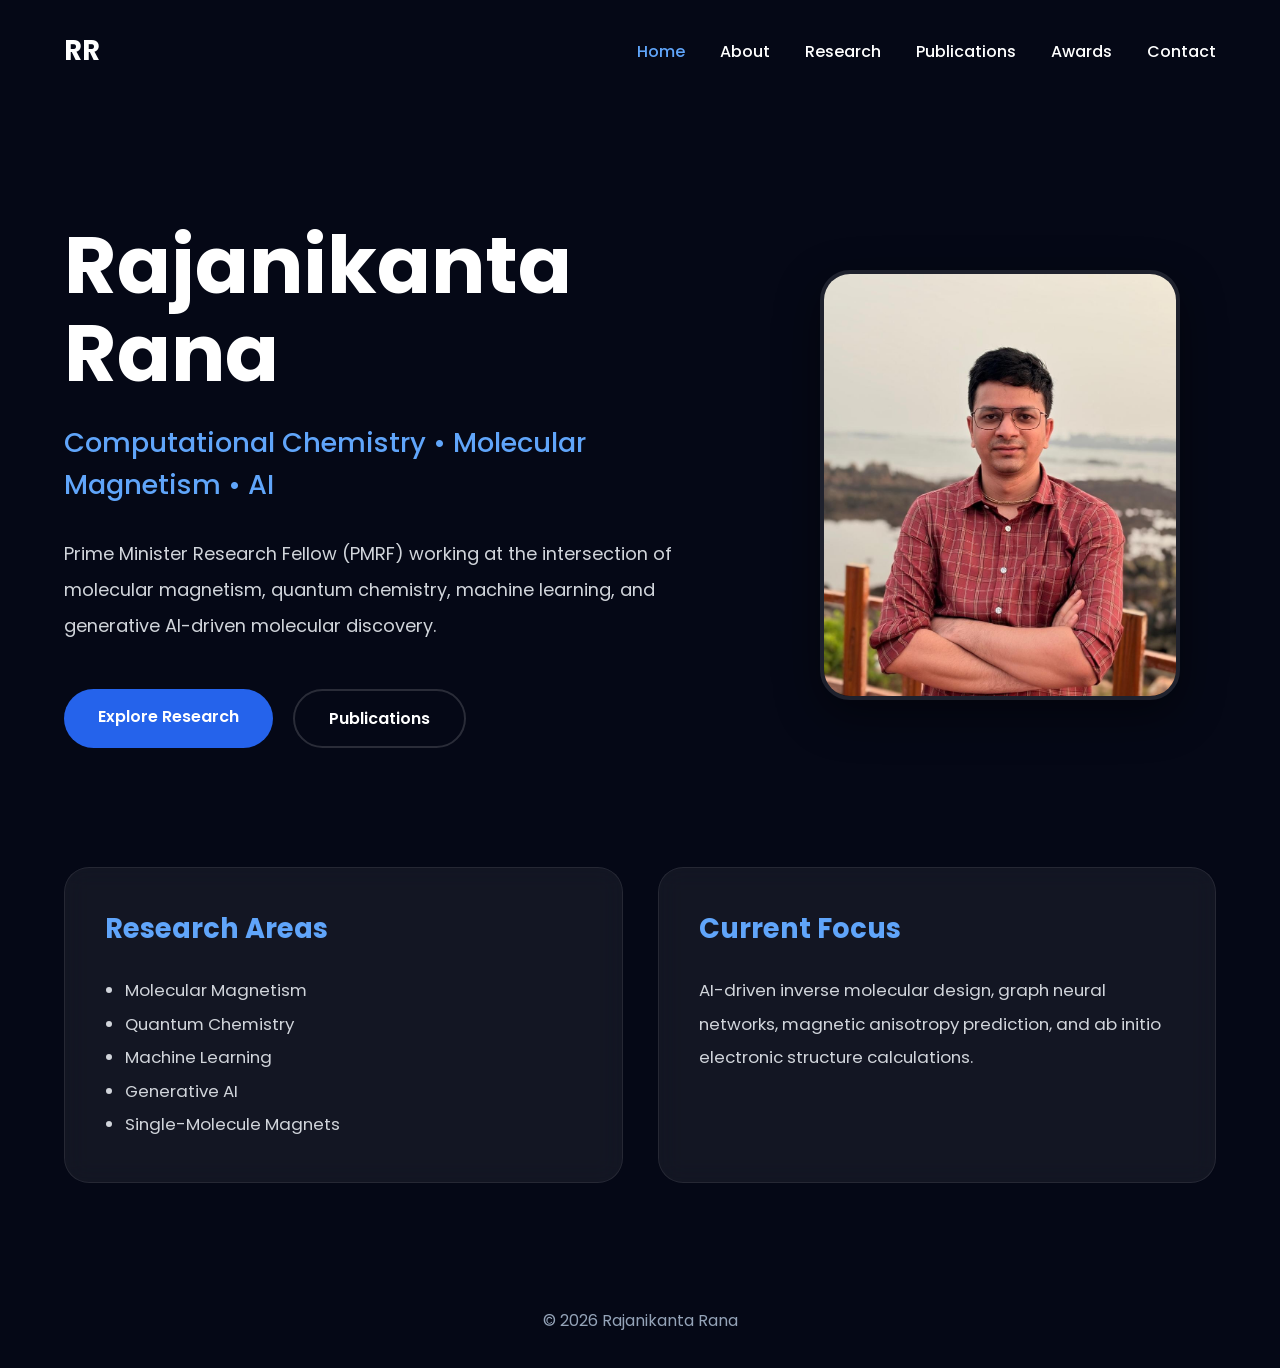
==== commit c94bd2ea: "fixed homepage finally" ====
--- a/index.html
+++ b/index.html
@@ -26,21 +26,7 @@
 <!-- BACKGROUND -->
 <!-- ===================================== -->
 
-<div class="background-wrapper">
-
-    <iframe src="background.html"
-            class="background-frame">
-    </iframe>
-
-    <div class="background-overlay"></div>
-
-</div>
-
-<!-- ===================================== -->
-<!-- MAIN CONTENT -->
-<!-- ===================================== -->
-
-<div class="main-content">
+<div class="page-bg"></div>
 
 <!-- ===================================== -->
 <!-- NAVBAR -->
@@ -98,10 +84,10 @@
 </nav>
 
 <!-- ===================================== -->
-<!-- HERO -->
-<!-- ===================================== -->
-
-<section class="hero-section">
+<!-- HERO SECTION -->
+<!-- ===================================== -->
+
+<section class="hero">
 
     <!-- LEFT -->
 
@@ -163,12 +149,12 @@
 </section>
 
 <!-- ===================================== -->
-<!-- QUICK INFO -->
-<!-- ===================================== -->
-
-<section class="quick-info">
-
-    <div class="info-card">
+<!-- QUICK SECTION -->
+<!-- ===================================== -->
+
+<section class="quick-section">
+
+    <div class="quick-card">
 
         <h3>
 
@@ -192,7 +178,7 @@
 
     </div>
 
-    <div class="info-card">
+    <div class="quick-card">
 
         <h3>
 
@@ -223,8 +209,6 @@
 
 </footer>
 
-</div>
-
 </body>
 
 </html>
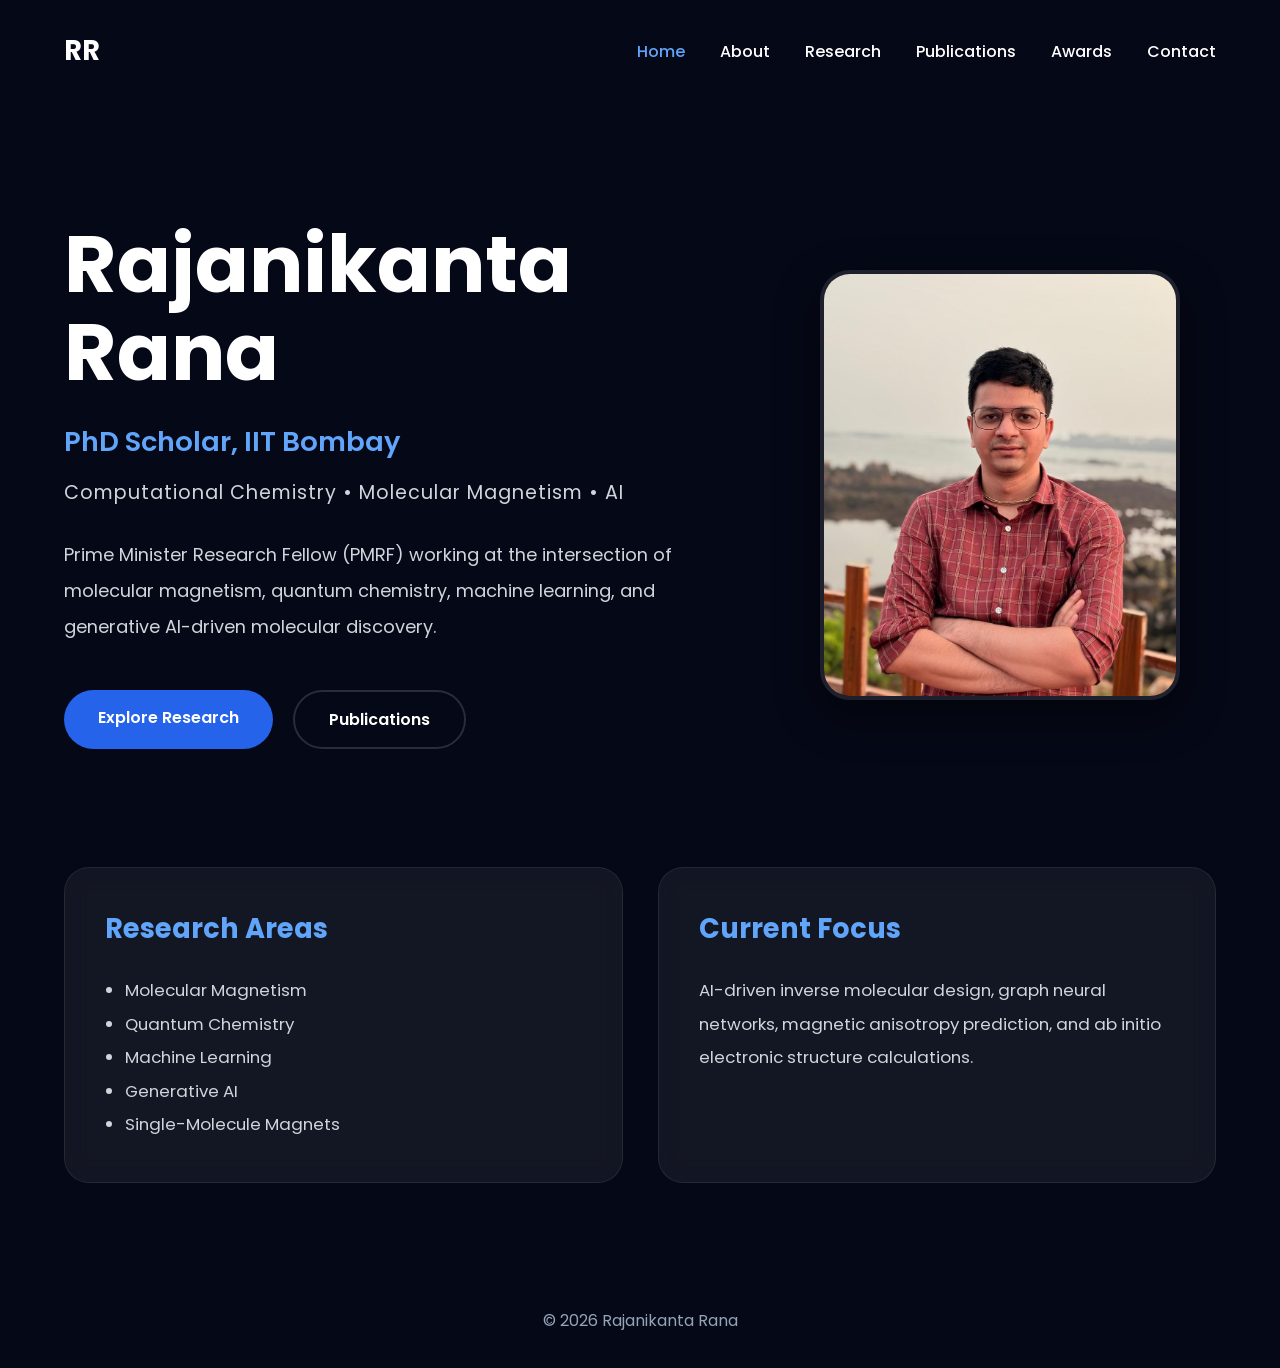
==== commit 73bda472: "updated homepage heading" ====
--- a/index.html
+++ b/index.html
@@ -101,9 +101,15 @@
 
         <h2>
 
+            PhD Scholar, IIT Bombay
+
+        </h2>
+
+        <h3 class="hero-subtitle">
+
             Computational Chemistry • Molecular Magnetism • AI
 
-        </h2>
+        </h3>
 
         <p>
 
--- a/style.css
+++ b/style.css
@@ -153,9 +153,26 @@
 
     color:#60a5fa;
 
+    margin-bottom:15px;
+
+    font-weight:600;
+}
+
+/* ===================================== */
+/* HERO SUBTITLE */
+/* ===================================== */
+
+.hero-subtitle{
+
+    font-size:1.2rem;
+
+    color:#d1d5db;
+
+    font-weight:400;
+
     margin-bottom:30px;
 
-    font-weight:500;
+    letter-spacing:1px;
 }
 
 .hero-left p{
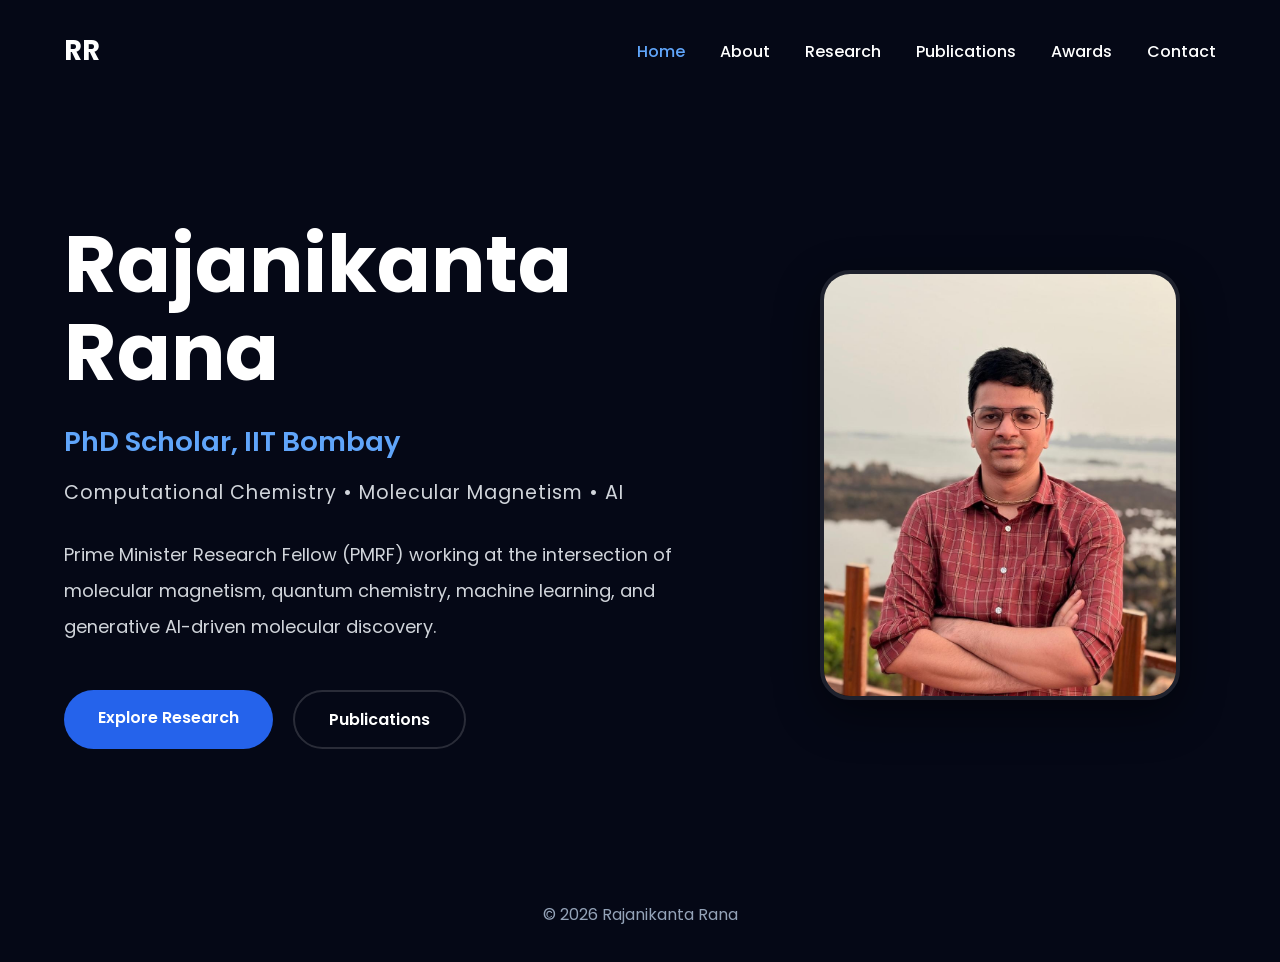
==== commit afcdf97b: "updated homepage heading" ====
--- a/index.html
+++ b/index.html
@@ -154,56 +154,6 @@
 
 </section>
 
-<!-- ===================================== -->
-<!-- QUICK SECTION -->
-<!-- ===================================== -->
-
-<section class="quick-section">
-
-    <div class="quick-card">
-
-        <h3>
-
-            Research Areas
-
-        </h3>
-
-        <ul>
-
-            <li>Molecular Magnetism</li>
-
-            <li>Quantum Chemistry</li>
-
-            <li>Machine Learning</li>
-
-            <li>Generative AI</li>
-
-            <li>Single-Molecule Magnets</li>
-
-        </ul>
-
-    </div>
-
-    <div class="quick-card">
-
-        <h3>
-
-            Current Focus
-
-        </h3>
-
-        <p>
-
-            AI-driven inverse molecular design,
-            graph neural networks,
-            magnetic anisotropy prediction,
-            and ab initio electronic structure calculations.
-
-        </p>
-
-    </div>
-
-</section>
 
 <!-- ===================================== -->
 <!-- FOOTER -->
